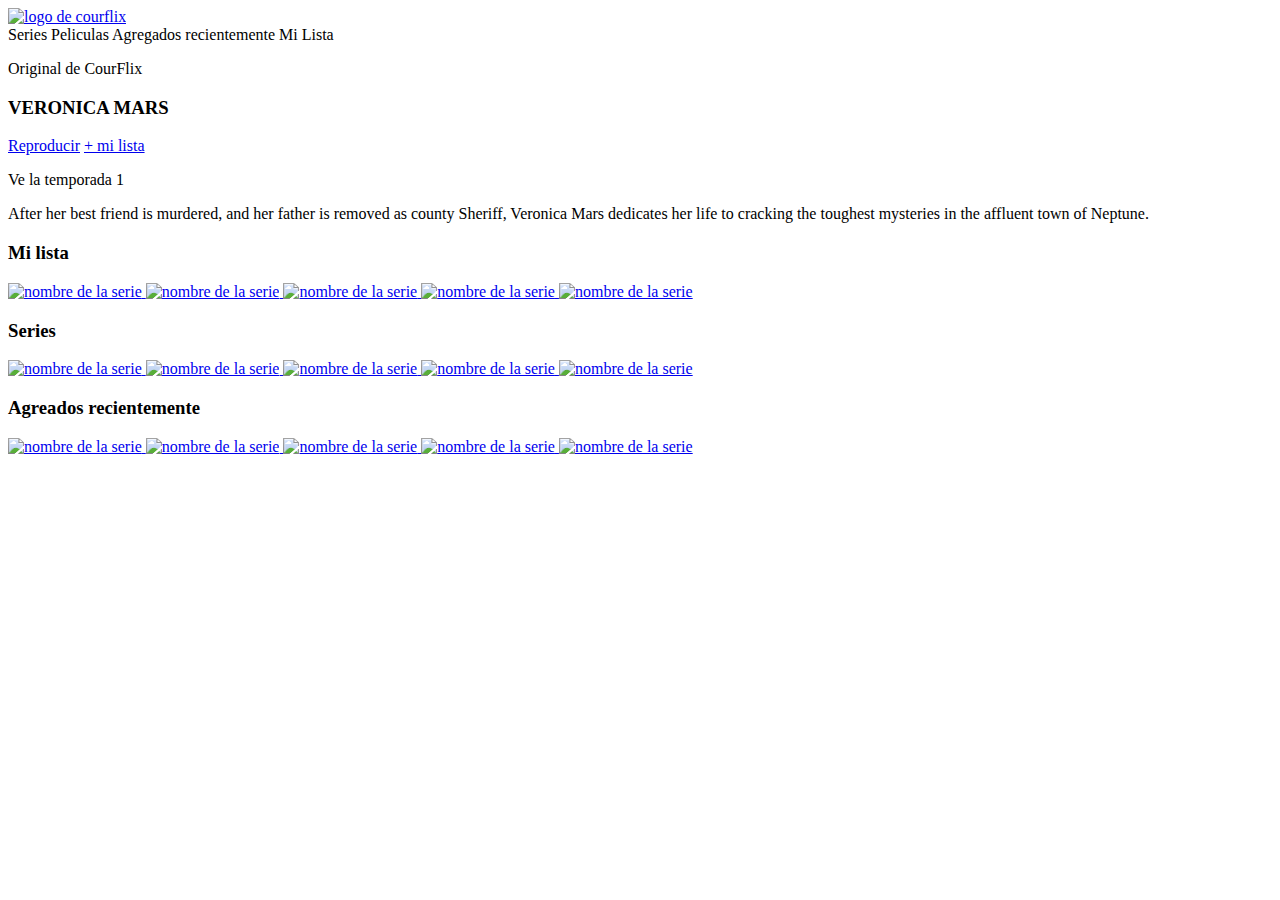
==== index.html @ 9793e43d "saved changes" ====
<!DOCTYPE html>
<html lang="en">
<head>
    <meta charset="UTF-8">
    <meta name="viewport" content="width=device-width, initial-scale=1.0">
<link rel="stylesheet" href="styles/styles.css">
<link rel="stylesheet" href="styles/reset.css">
    <title>Courflix </title>
</head>

<body>
<div class="header-wrapper">
<header class="header">

    <a href="index.html" class="home-link">
    <img src="assets/courflix_title.png" class="courflix-logo" alt="logo de courflix">
    </a>

    <nav class="navbar">
        <span class="nav-link"> Series</span>
        <span class="nav-link"> Peliculas</span>
        <span class="nav-link"> Agregados recientemente </span>
        <span class="nav-link"> Mi Lista </span>
    </nav>

</header>
<div class="header-text">
    <p class="original-courflix"> Original de CourFlix</p>
    <h3 class="series-title">VERONICA MARS</h3>
    <a href="#" class="series-button">Reproducir</a>
    <a href="#" class="series-button">+ mi lista</a>
    <p class="series-subtitle"> Ve la temporada 1</p>
    <p class="series-synopsis">After her best friend is murdered, and her father is removed as county Sheriff, Veronica Mars dedicates her life to cracking the toughest mysteries in the affluent town of Neptune.</p>
   
</div>
</div>

<main class="main">


<div class="milista-wrapper">
    <h3 class="milista-title">Mi lista</h3>
    <div class="milista">
        <a href="detalles.html" class="series-link">
            <img src="" alt="nombre de la serie" class="serie">
        </a>
        <a href="detalles.html" class="series-link">
            <img src="assets/#" alt="nombre de la serie" class="serie">
        </a>
        <a href="detalles.html" class="series-link">
            <img src="assets/#" alt="nombre de la serie" class="serie">
        </a>
        <a href="detalles.html" class="series-link">
            <img src="assets/#" alt="nombre de la serie" class="serie">
        </a>
        <a href="detalles.html" class="series-link">
            <img src="assets/#" alt="nombre de la serie" class="serie">
        </a>
    </div>
</div>

<div class="series-wrapper">
    <h3 class="series-title">Series</h3>
    <div class="series">
        <a href="detalles.html" class="series-link">
            <img src="assets/#" alt="nombre de la serie" class="serie">
        </a>
        <a href="detalles.html" class="series-link">
            <img src="assets/#" alt="nombre de la serie" class="serie">
        </a>
        <a href="detalles.html" series-link>
            <img src="assets/#" alt="nombre de la serie" class="serie">
        </a>
        <a href="detalles.html" class="series-link">
            <img src="assets/#" alt="nombre de la serie" class="serie">
        </a>
        <a href="detalles.html" class="series-link">
            <img src="assets/#" alt="nombre de la serie" class="serie">
        </a>
    </div>

    <div class="agregados-wrapper">
        <h3 class="agregados-title">Agreados recientemente</h3>
        <div class="agregados">
            <a href="detalles.html" class="series-link" >
                <img src="assets/#" alt="nombre de la serie" class="serie">
            </a>
            <a href="detalles.html" class="series-link">
                <img src="assets/#" alt="nombre de la serie" class="serie">
            </a>
            <a href="detalles.html" class="series-link">
                <img src="assets/#" alt="nombre de la serie" class="serie">
            </a>
            <a href="detalles.html" class="series-link">
                <img src="assets/#" alt="nombre de la serie" class="serie">
            </a>
            <a href="detalles.html" class="series-link">
                <img src="assets/#" alt="nombre de la serie" class="serie">
            </a>
        </div>
    </div>
</div>

</main>

<script src="js/main.js"></script>
</body>
</html>
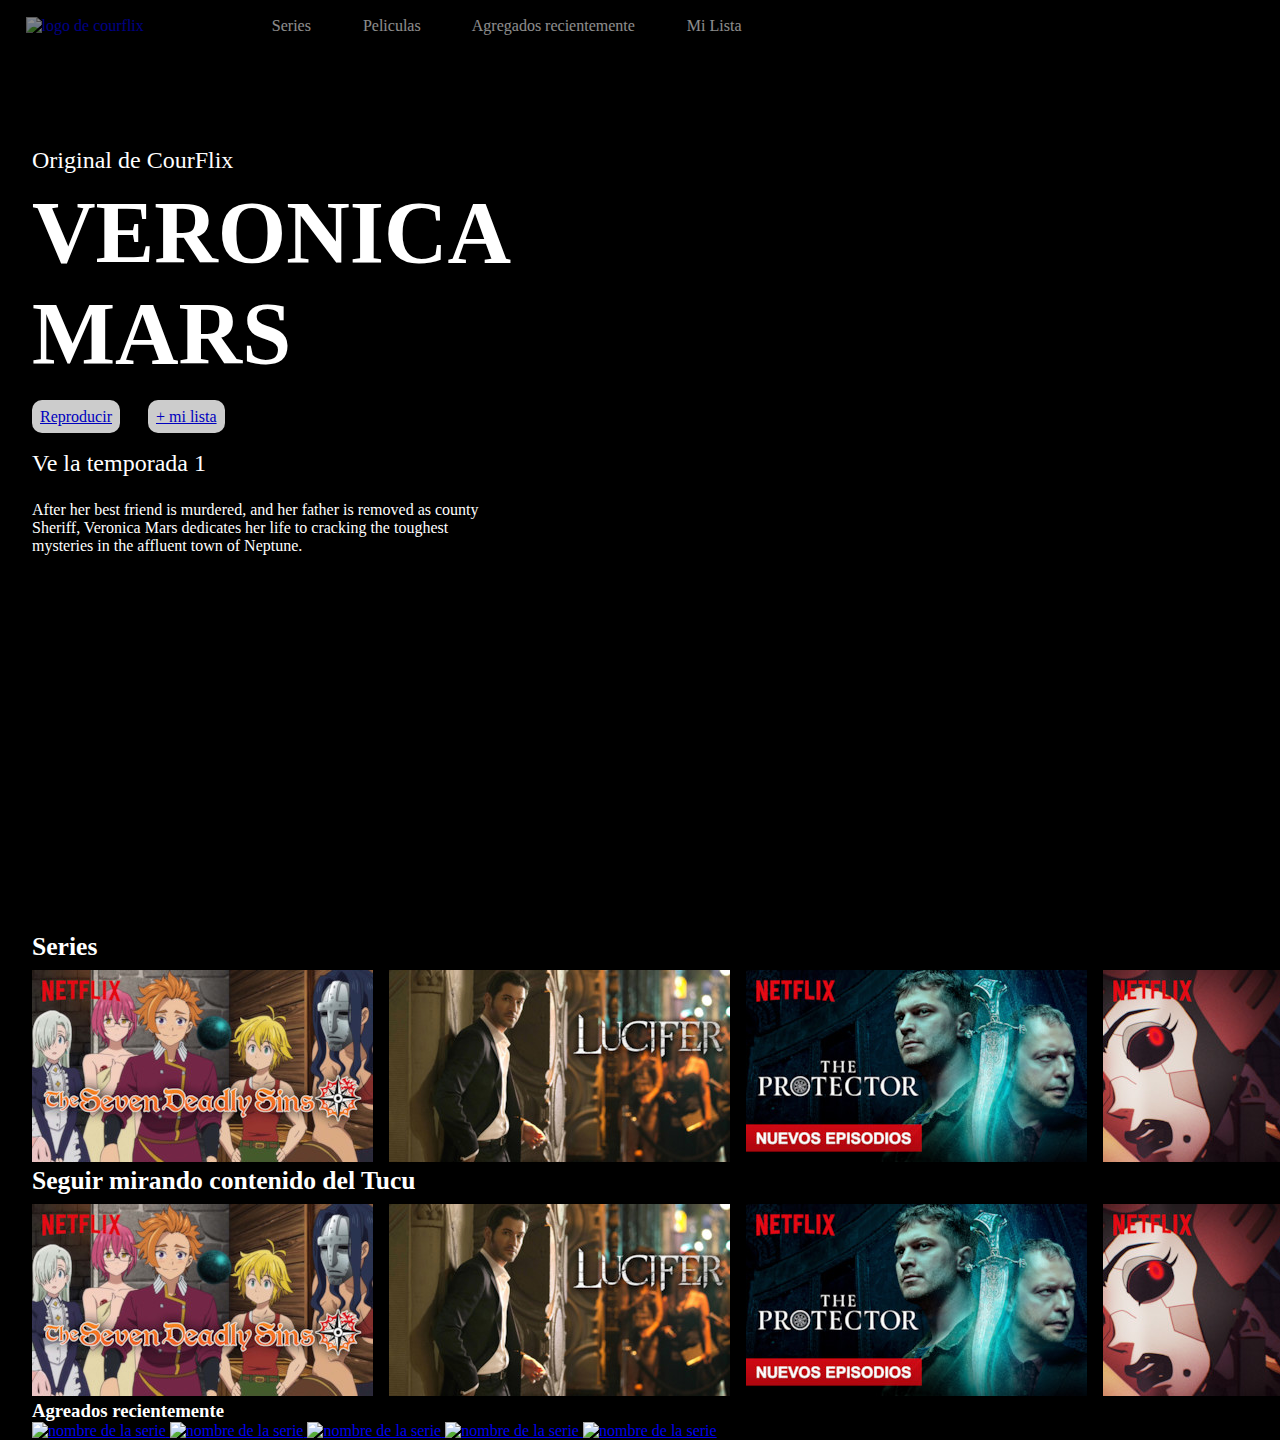
==== commit dcbd5320: "saved changes" ====
--- a/index.html
+++ b/index.html
@@ -37,47 +37,46 @@
 
 <main class="main">
 
+    <div class="series-wrapper">
+        <h3 class="series-title">Series</h3>
+        <div class="series">
+            <a href="detalles.html" class="series-link">
+                <img src="assets/preview-1.jpg" alt="nombre de la serie" class="serie">
+            </a>
+            <a href="detalles.html" class="series-link">
+                <img src="assets/preview-2.jpg" alt="nombre de la serie" class="serie">
+            </a>
+            <a href="detalles.html" series-link>
+                <img src="assets/preview-3.jpg" alt="nombre de la serie" class="serie">
+            </a>
+            <a href="detalles.html" class="series-link">
+                <img src="assets/preview-4.jpg" alt="nombre de la serie" class="serie">
+            </a>
+            <a href="detalles.html" class="series-link">
+                <img src="assets/preview-6.jpg" alt="nombre de la serie" class="serie">
+            </a>
+        </div>
 
-<div class="milista-wrapper">
-    <h3 class="milista-title">Mi lista</h3>
-    <div class="milista">
+<div class="contenido-wrapper">
+    <h3 class="contenido-title">Seguir mirando contenido del Tucu</h3>
+    <div class="contenido">
         <a href="detalles.html" class="series-link">
-            <img src="" alt="nombre de la serie" class="serie">
+            <img src="assets/preview-1.jpg" alt="nombre de la serie" class="serie">
         </a>
         <a href="detalles.html" class="series-link">
-            <img src="assets/#" alt="nombre de la serie" class="serie">
+            <img src="assets/preview-2.jpg" alt="nombre de la serie" class="serie">
         </a>
         <a href="detalles.html" class="series-link">
-            <img src="assets/#" alt="nombre de la serie" class="serie">
+            <img src="assets/preview-3.jpg" alt="nombre de la serie" class="serie">
         </a>
         <a href="detalles.html" class="series-link">
-            <img src="assets/#" alt="nombre de la serie" class="serie">
+            <img src="assets/preview-4.jpg" alt="nombre de la serie" class="serie">
         </a>
         <a href="detalles.html" class="series-link">
-            <img src="assets/#" alt="nombre de la serie" class="serie">
+            <img src="assets/preview-5.jpg" alt="nombre de la serie" class="serie">
         </a>
     </div>
 </div>
-
-<div class="series-wrapper">
-    <h3 class="series-title">Series</h3>
-    <div class="series">
-        <a href="detalles.html" class="series-link">
-            <img src="assets/#" alt="nombre de la serie" class="serie">
-        </a>
-        <a href="detalles.html" class="series-link">
-            <img src="assets/#" alt="nombre de la serie" class="serie">
-        </a>
-        <a href="detalles.html" series-link>
-            <img src="assets/#" alt="nombre de la serie" class="serie">
-        </a>
-        <a href="detalles.html" class="series-link">
-            <img src="assets/#" alt="nombre de la serie" class="serie">
-        </a>
-        <a href="detalles.html" class="series-link">
-            <img src="assets/#" alt="nombre de la serie" class="serie">
-        </a>
-    </div>
 
     <div class="agregados-wrapper">
         <h3 class="agregados-title">Agreados recientemente</h3>
--- a/styles/styles.css
+++ b/styles/styles.css
@@ -0,0 +1,112 @@
+*, *:after, *:before {
+  box-sizing: border-box;
+  margin: 0;
+}
+
+::-webkit-scrollbar {
+  display: none;
+}
+
+body {
+  background-color: black;
+  color: white;
+  overflow-x: hidden;
+}
+
+.header-wrapper {
+  background-image: url(../assets/vmars.jpg);
+  background-position: center;
+  background-repeat: no-repeat;
+  background-size: cover;
+  height: 100vh;
+  width: 100vw;
+  margin-bottom: 2rem;
+}
+.header-wrapper .header {
+  max-height: 42px;
+  display: flex;
+  justify-content: left;
+  align-items: center;
+  padding: 1.6rem;
+  background-color: black;
+  opacity: 55%;
+}
+.header-wrapper .header .home-link .courflix-logo {
+  display: inline-block;
+  margin-right: 8rem;
+}
+.header-wrapper .header .navbar .nav-link {
+  margin-right: 3rem;
+}
+
+.header-text {
+  margin-top: 6rem;
+  margin-left: 2rem;
+  width: 30rem;
+}
+.header-text .original-courflix {
+  font-size: 1.5rem;
+  padding-bottom: 0.5rem;
+}
+.header-text .series-title {
+  padding-bottom: 1.5rem;
+  font-size: 5.5rem;
+  text-align: left;
+}
+.header-text .series-button {
+  margin-right: 1.5rem;
+  padding: 0.5rem;
+  border-radius: 10px;
+  background-color: white;
+  opacity: 80%;
+}
+.header-text .series-subtitle {
+  font-size: 1.5rem;
+  padding-top: 1.5rem;
+}
+.header-text .series-synopsis {
+  padding-top: 1.5rem;
+  text-align: left;
+}
+
+.main {
+  display: flex;
+  flex-direction: column;
+  margin-left: 2rem;
+  color: white;
+  size: 1rem;
+}
+.main .series-wrapper .series-title {
+  margin-bottom: 0.5rem;
+  font-size: 1.6rem;
+}
+.main .series-wrapper .series {
+  display: flex;
+  width: 100%;
+  overflow-x: auto;
+  scroll-snap-type: x mandatory;
+}
+.main .series-wrapper .series .serie {
+  width: 341px;
+  height: 192px;
+  margin-right: 1rem;
+  scroll-snap-align: start;
+}
+.main .contenido-wrapper .contenido-title {
+  margin-bottom: 0.5rem;
+  font-size: 1.6rem;
+}
+.main .contenido-wrapper .contenido {
+  display: flex;
+  width: 100%;
+  overflow-x: auto;
+  scroll-snap-type: x mandatory;
+}
+.main .contenido-wrapper .contenido .serie {
+  width: 341px;
+  height: 192px;
+  margin-right: 1rem;
+  scroll-snap-align: start;
+}
+
+/*# sourceMappingURL=styles.css.map */
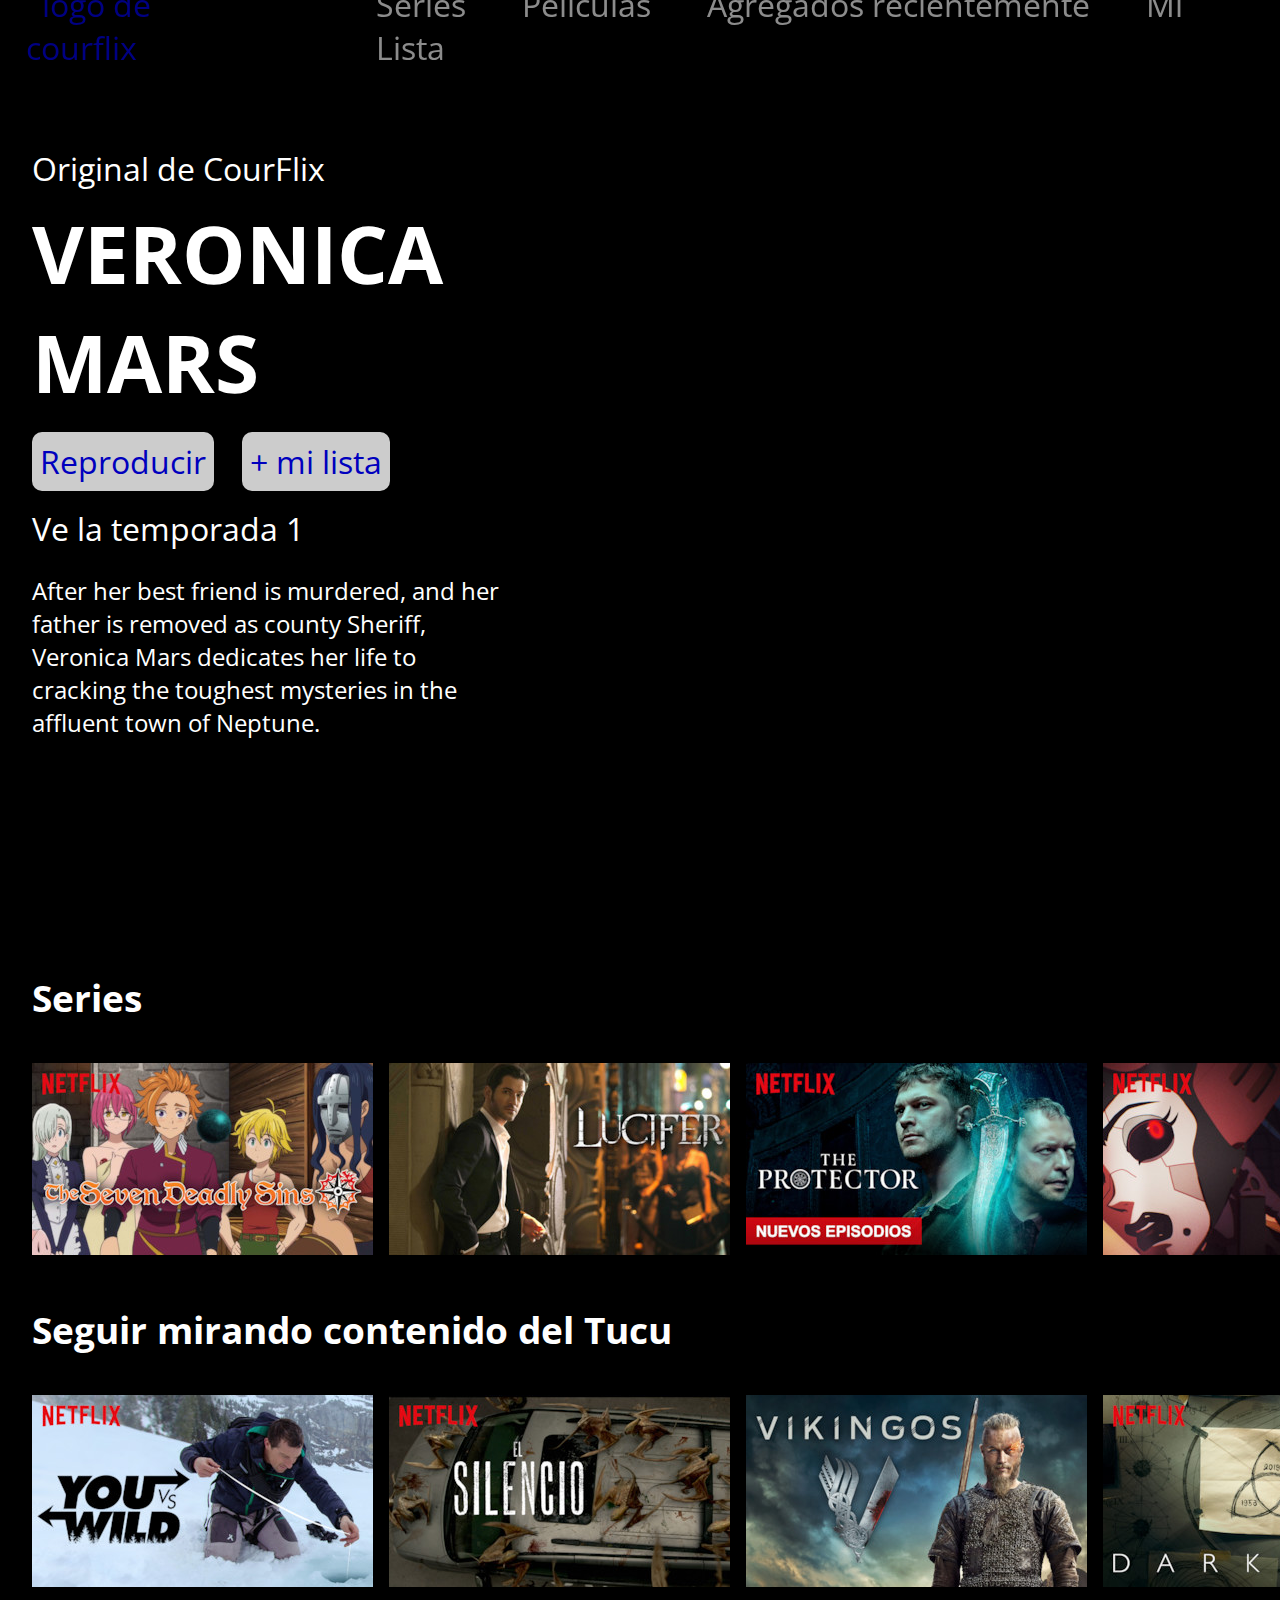
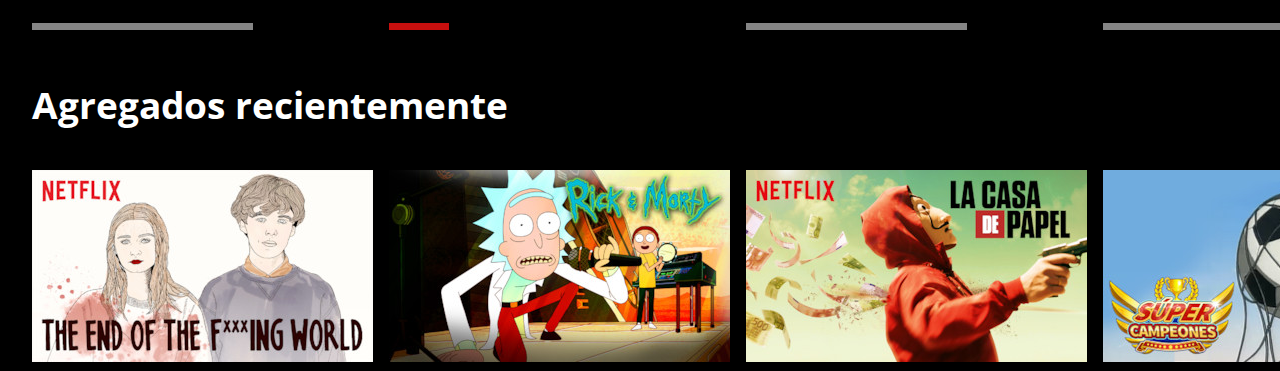
==== commit 83f333e2: "saved changes" ====
--- a/index.html
+++ b/index.html
@@ -26,7 +26,7 @@
 </header>
 <div class="header-text">
     <p class="original-courflix"> Original de CourFlix</p>
-    <h3 class="series-title">VERONICA MARS</h3>
+    <h3 class="header-title">VERONICA MARS</h3>
     <a href="#" class="series-button">Reproducir</a>
     <a href="#" class="series-button">+ mi lista</a>
     <p class="series-subtitle"> Ve la temporada 1</p>
@@ -53,7 +53,7 @@
                 <img src="assets/preview-4.jpg" alt="nombre de la serie" class="serie">
             </a>
             <a href="detalles.html" class="series-link">
-                <img src="assets/preview-6.jpg" alt="nombre de la serie" class="serie">
+                <img src="assets/preview-5.jpg" alt="nombre de la serie" class="serie">
             </a>
         </div>
 
@@ -61,40 +61,45 @@
     <h3 class="contenido-title">Seguir mirando contenido del Tucu</h3>
     <div class="contenido">
         <a href="detalles.html" class="series-link">
-            <img src="assets/preview-1.jpg" alt="nombre de la serie" class="serie">
+            <img src="assets/preview-6.jpg" alt="nombre de la serie" class="serie">
+            <img src="assets/progress1.png">
         </a>
         <a href="detalles.html" class="series-link">
-            <img src="assets/preview-2.jpg" alt="nombre de la serie" class="serie">
+            <img src="assets/preview-7.jpg" alt="nombre de la serie" class="serie">
+            <img src="assets/progress2.png">
         </a>
         <a href="detalles.html" class="series-link">
-            <img src="assets/preview-3.jpg" alt="nombre de la serie" class="serie">
+            <img src="assets/preview-8.jpg" alt="nombre de la serie" class="serie">
+            <img src="assets/progress3.png">
         </a>
         <a href="detalles.html" class="series-link">
-            <img src="assets/preview-4.jpg" alt="nombre de la serie" class="serie">
+            <img src="assets/preview-9.jpg" alt="nombre de la serie" class="serie">
+            <img src="assets/progress4.png">
         </a>
         <a href="detalles.html" class="series-link">
-            <img src="assets/preview-5.jpg" alt="nombre de la serie" class="serie">
+            <img src="assets/preview-10.jpg" alt="nombre de la serie" class="serie">
+            <img src="assets/progress1.png">
         </a>
     </div>
 </div>
 
     <div class="agregados-wrapper">
-        <h3 class="agregados-title">Agreados recientemente</h3>
+        <h3 class="agregados-title">Agregados recientemente</h3>
         <div class="agregados">
             <a href="detalles.html" class="series-link" >
-                <img src="assets/#" alt="nombre de la serie" class="serie">
+                <img src="assets/preview-11.jpg" alt="nombre de la serie" class="serie">
             </a>
             <a href="detalles.html" class="series-link">
-                <img src="assets/#" alt="nombre de la serie" class="serie">
+                <img src="assets/preview-12.jpg" alt="nombre de la serie" class="serie">
             </a>
             <a href="detalles.html" class="series-link">
-                <img src="assets/#" alt="nombre de la serie" class="serie">
+                <img src="assets/preview-13.jpg" alt="nombre de la serie" class="serie">
             </a>
             <a href="detalles.html" class="series-link">
-                <img src="assets/#" alt="nombre de la serie" class="serie">
+                <img src="assets/preview-14.jpg" alt="nombre de la serie" class="serie">
             </a>
             <a href="detalles.html" class="series-link">
-                <img src="assets/#" alt="nombre de la serie" class="serie">
+                <img src="assets/preview-15.jpg" alt="nombre de la serie" class="serie">
             </a>
         </div>
     </div>
--- a/styles/styles.css
+++ b/styles/styles.css
@@ -1,3 +1,4 @@
+@import url("https://fonts.googleapis.com/css2?family=Open+Sans&display=swap");
 *, *:after, *:before {
   box-sizing: border-box;
   margin: 0;
@@ -11,6 +12,12 @@
   background-color: black;
   color: white;
   overflow-x: hidden;
+  font-family: "Open Sans", sans-serif;
+}
+
+a:link {
+  text-decoration: none;
+  font-size: 2rem;
 }
 
 .header-wrapper {
@@ -29,7 +36,11 @@
   align-items: center;
   padding: 1.6rem;
   background-color: black;
+  font-size: 2rem;
   opacity: 55%;
+  position: sticky;
+  top: 0;
+  left: 0;
 }
 .header-wrapper .header .home-link .courflix-logo {
   display: inline-block;
@@ -45,12 +56,12 @@
   width: 30rem;
 }
 .header-text .original-courflix {
-  font-size: 1.5rem;
+  font-size: 2rem;
   padding-bottom: 0.5rem;
 }
-.header-text .series-title {
+.header-text .header-title {
   padding-bottom: 1.5rem;
-  font-size: 5.5rem;
+  font-size: 5rem;
   text-align: left;
 }
 .header-text .series-button {
@@ -61,12 +72,13 @@
   opacity: 80%;
 }
 .header-text .series-subtitle {
-  font-size: 1.5rem;
+  font-size: 2rem;
   padding-top: 1.5rem;
 }
 .header-text .series-synopsis {
   padding-top: 1.5rem;
   text-align: left;
+  font-size: 1.5rem;
 }
 
 .main {
@@ -74,11 +86,10 @@
   flex-direction: column;
   margin-left: 2rem;
   color: white;
-  size: 1rem;
+  font-size: 2rem;
 }
 .main .series-wrapper .series-title {
-  margin-bottom: 0.5rem;
-  font-size: 1.6rem;
+  margin: 2.5rem 0 2.5rem 0;
 }
 .main .series-wrapper .series {
   display: flex;
@@ -93,8 +104,7 @@
   scroll-snap-align: start;
 }
 .main .contenido-wrapper .contenido-title {
-  margin-bottom: 0.5rem;
-  font-size: 1.6rem;
+  margin: 2.5rem 0 2.5rem 0;
 }
 .main .contenido-wrapper .contenido {
   display: flex;
@@ -109,4 +119,20 @@
   scroll-snap-align: start;
 }
 
+.agregados-wrapper .agregados-title {
+  margin: 2.5rem 0 2.5rem 0;
+}
+.agregados-wrapper .agregados {
+  display: flex;
+  width: 100%;
+  overflow-x: auto;
+  scroll-snap-type: x mandatory;
+}
+.agregados-wrapper .agregados .serie {
+  width: 341px;
+  height: 192px;
+  margin-right: 1rem;
+  scroll-snap-align: start;
+}
+
 /*# sourceMappingURL=styles.css.map */
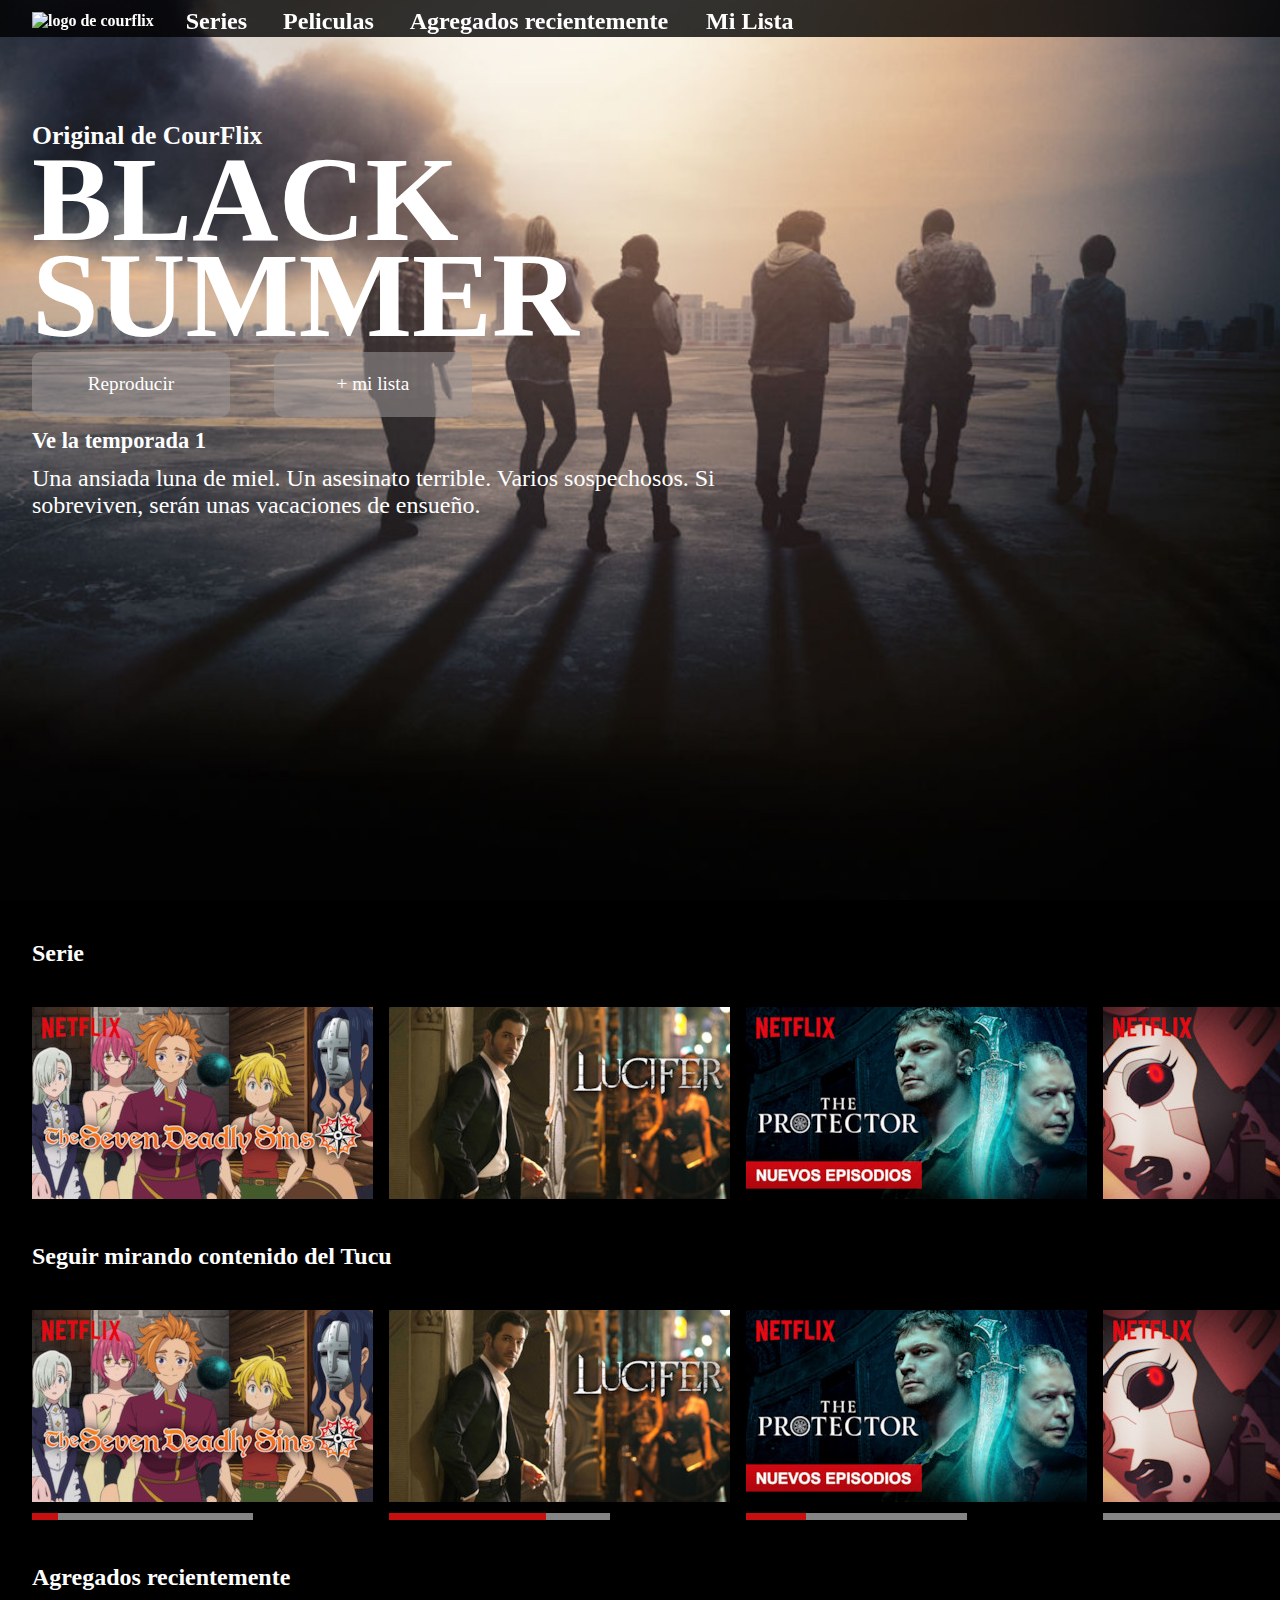
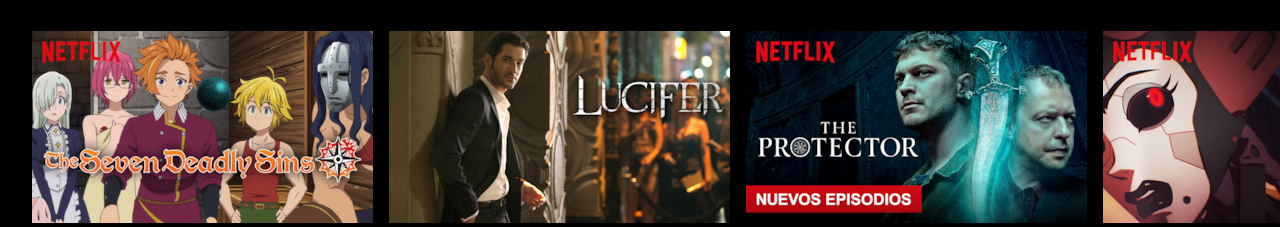
==== commit 40de6975: "save changes" ====
--- a/index.html
+++ b/index.html
@@ -1,112 +1,110 @@
 <!DOCTYPE html>
 <html lang="en">
-<head>
-    <meta charset="UTF-8">
-    <meta name="viewport" content="width=device-width, initial-scale=1.0">
-<link rel="stylesheet" href="styles/styles.css">
-<link rel="stylesheet" href="styles/reset.css">
-    <title>Courflix </title>
-</head>
+    <head>
+        <meta charset="UTF-8">
+        <meta name="viewport" content="width=device-width, initial-scale=1.0">
+        <link rel="stylesheet" href="styles/styles.css">
+        <link rel="stylesheet" href="styles/reset.css">
+        <title>Courflix </title>
+    </head>
 
 <body>
-<div class="header-wrapper">
-<header class="header">
-
-    <a href="index.html" class="home-link">
-    <img src="assets/courflix_title.png" class="courflix-logo" alt="logo de courflix">
-    </a>
-
-    <nav class="navbar">
-        <span class="nav-link"> Series</span>
-        <span class="nav-link"> Peliculas</span>
-        <span class="nav-link"> Agregados recientemente </span>
-        <span class="nav-link"> Mi Lista </span>
-    </nav>
-
-</header>
-<div class="header-text">
-    <p class="original-courflix"> Original de CourFlix</p>
-    <h3 class="header-title">VERONICA MARS</h3>
-    <a href="#" class="series-button">Reproducir</a>
-    <a href="#" class="series-button">+ mi lista</a>
-    <p class="series-subtitle"> Ve la temporada 1</p>
-    <p class="series-synopsis">After her best friend is murdered, and her father is removed as county Sheriff, Veronica Mars dedicates her life to cracking the toughest mysteries in the affluent town of Neptune.</p>
-   
-</div>
-</div>
-
-<main class="main">
-
+    <div class="header-wrapper">
+    <header class="header">
+        <a href="index.html" class="home-link">
+        <img src="assets/courflix_title.png" class="courflix-logo" alt="logo de courflix">
+        </a>
+        <nav class="navbar">
+           <a href="#series" class="nav-link"> Series</a>
+            <a href="#" class="nav-link"> Peliculas</a>
+            <a href="#agregados" class="nav-link"> Agregados recientemente </a>
+            <a href="#seguir"  class="nav-link"> Mi Lista </a>
+        </nav>
+    </header>
+    <div class="hero-section">
+        <h3 class="original-title"> Original de CourFlix</h3>
+        <h1 class="hero-title">BLACK SUMMER</h1>
+        <a href="detallesb.html" class="series-button playButton">Reproducir</a>
+        <a href="#series" class="series-button">+ mi lista</a>
+        <h3 class="hero-subtitle"> Ve la temporada 1</h3>
+        <p class="hero-series">
+        Una ansiada luna de miel. Un asesinato terrible. Varios sospechosos. Si sobreviven, serán unas vacaciones de ensueño.
+        </p>
+    </div>
+    </div>
+    <h3 class="section-title" id="series">Serie</h3>
     <div class="series-wrapper">
-        <h3 class="series-title">Series</h3>
-        <div class="series">
-            <a href="detalles.html" class="series-link">
-                <img src="assets/preview-1.jpg" alt="nombre de la serie" class="serie">
+        <div class="serie">
+            <a href="detallesb.html" class="serie-link"> <img src="assets/preview-1.jpg" alt="Seven Deadly Sins" class="portada-serie">
+            </a> 
+        </div>
+        <div class="serie">
+            <a href="detallesb.html" class="serie-link"> <img src="assets/preview-2.jpg" alt="Seven Deadly Sins" class="portada-serie">
+            </a> 
+        </div>
+        <div class="serie">
+            <a href="detallesb.html" class="serie-link"> <img src="assets/preview-3.jpg" alt="Seven Deadly Sins" class="portada-serie">
+            </a> 
+        </div>
+        <div class="serie">
+            <a href="detallesb.html" class="serie-link"> <img src="assets/preview-4.jpg" alt="Seven Deadly Sins" class="portada-serie">
+            </a> 
+        </div>
+        <div class="serie">
+            <a href="detallesb.html" class="serie-link"> <img src="assets/preview-5.jpg" alt="Seven Deadly Sins" class="portada-serie">
+            </a> 
+        </div>   
+    </div>
+    <h3 class="section-title" id="seguir">Seguir mirando contenido del Tucu</h3>
+    <div class="series-wrapper">
+        <div class="serie">
+            <a href="detallesb.html" class="serie-link"> <img src="assets/preview-1.jpg" alt="Seven Deadly Sins" class="portada-serie">
+            </a> 
+            <img src="assets/progress5.png" alt="">
+        </div>
+        <div class="serie">
+            <a href="detallesb.html" class="serie-link"> <img src="assets/preview-2.jpg" alt="Seven Deadly Sins" class="portada-serie">
             </a>
-            <a href="detalles.html" class="series-link">
-                <img src="assets/preview-2.jpg" alt="nombre de la serie" class="serie">
+            <img src="assets/progress1.png" alt="">
+        </div>
+        <div class="serie">
+            <a href="detallesb.html" class="serie-link"> <img src="assets/preview-3.jpg" alt="Seven Deadly Sins" class="portada-serie">
             </a>
-            <a href="detalles.html" series-link>
-                <img src="assets/preview-3.jpg" alt="nombre de la serie" class="serie">
+            <img src="assets/progress2.png">  
+        </div>
+        <div class="serie">
+            <a href="detallesb.html" class="serie-link"> <img src="assets/preview-4.jpg" alt="Seven Deadly Sins" class="portada-serie">
             </a>
-            <a href="detalles.html" class="series-link">
-                <img src="assets/preview-4.jpg" alt="nombre de la serie" class="serie">
+            <img src="assets/progress3.png"> 
+        </div>
+        <div class="serie">
+            <a href="detallesb.html" class="serie-link"> <img src="assets/preview-5.jpg" alt="Seven Deadly Sins" class="portada-serie">
             </a>
-            <a href="detalles.html" class="series-link">
-                <img src="assets/preview-5.jpg" alt="nombre de la serie" class="serie">
-            </a>
+            <img src="assets/progress4.png"> 
+        </div>   
+    </div>
+    <h3 class="section-title" id="agregados">Agregados recientemente </h3>
+    <div class="series-wrapper">
+        <div class="serie">
+            <a href="detallesb.html" class="serie-link"> <img src="assets/preview-1.jpg" alt="Seven Deadly Sins" class="portada-serie">
+            </a> 
         </div>
-
-<div class="contenido-wrapper">
-    <h3 class="contenido-title">Seguir mirando contenido del Tucu</h3>
-    <div class="contenido">
-        <a href="detalles.html" class="series-link">
-            <img src="assets/preview-6.jpg" alt="nombre de la serie" class="serie">
-            <img src="assets/progress1.png">
-        </a>
-        <a href="detalles.html" class="series-link">
-            <img src="assets/preview-7.jpg" alt="nombre de la serie" class="serie">
-            <img src="assets/progress2.png">
-        </a>
-        <a href="detalles.html" class="series-link">
-            <img src="assets/preview-8.jpg" alt="nombre de la serie" class="serie">
-            <img src="assets/progress3.png">
-        </a>
-        <a href="detalles.html" class="series-link">
-            <img src="assets/preview-9.jpg" alt="nombre de la serie" class="serie">
-            <img src="assets/progress4.png">
-        </a>
-        <a href="detalles.html" class="series-link">
-            <img src="assets/preview-10.jpg" alt="nombre de la serie" class="serie">
-            <img src="assets/progress1.png">
-        </a>
+        <div class="serie">
+            <a href="detallesb.html" class="serie-link"> <img src="assets/preview-2.jpg" alt="Seven Deadly Sins" class="portada-serie">
+            </a> 
+        </div>
+        <div class="serie">
+            <a href="detallesb.html" class="serie-link"> <img src="assets/preview-3.jpg" alt="Seven Deadly Sins" class="portada-serie">
+            </a> 
+        </div>
+        <div class="serie">
+            <a href="detallesb.html" class="serie-link"> <img src="assets/preview-4.jpg" alt="Seven Deadly Sins" class="portada-serie">
+            </a> 
+        </div>
+        <div class="serie">
+            <a href="detallesb.html" class="serie-link"> <img src="assets/preview-5.jpg" alt="Seven Deadly Sins" class="portada-serie">
+            </a> 
+        </div>   
     </div>
-</div>
-
-    <div class="agregados-wrapper">
-        <h3 class="agregados-title">Agregados recientemente</h3>
-        <div class="agregados">
-            <a href="detalles.html" class="series-link" >
-                <img src="assets/preview-11.jpg" alt="nombre de la serie" class="serie">
-            </a>
-            <a href="detalles.html" class="series-link">
-                <img src="assets/preview-12.jpg" alt="nombre de la serie" class="serie">
-            </a>
-            <a href="detalles.html" class="series-link">
-                <img src="assets/preview-13.jpg" alt="nombre de la serie" class="serie">
-            </a>
-            <a href="detalles.html" class="series-link">
-                <img src="assets/preview-14.jpg" alt="nombre de la serie" class="serie">
-            </a>
-            <a href="detalles.html" class="series-link">
-                <img src="assets/preview-15.jpg" alt="nombre de la serie" class="serie">
-            </a>
-        </div>
-    </div>
-</div>
-
-</main>
-
-<script src="js/main.js"></script>
-</body>
-</html>+    </body>
+    </html>--- a/styles/styles.css
+++ b/styles/styles.css
@@ -1,4 +1,3 @@
-@import url("https://fonts.googleapis.com/css2?family=Open+Sans&display=swap");
 *, *:after, *:before {
   box-sizing: border-box;
   margin: 0;
@@ -9,128 +8,103 @@
 }
 
 body {
+  color: white;
   background-color: black;
-  color: white;
-  overflow-x: hidden;
-  font-family: "Open Sans", sans-serif;
 }
 
 a:link {
   text-decoration: none;
-  font-size: 2rem;
+  color: white;
 }
 
 .header-wrapper {
-  background-image: url(../assets/vmars.jpg);
+  background-image: url(../assets/portada.png);
+  background-color: rgba(0, 0, 0, 0.801218);
   background-position: center;
+  background-size: cover;
   background-repeat: no-repeat;
-  background-size: cover;
+  padding-top: 0.5rem;
+  width: 100vw;
   height: 100vh;
-  width: 100vw;
-  margin-bottom: 2rem;
 }
 .header-wrapper .header {
-  max-height: 42px;
   display: flex;
+  align-items: center;
+  padding-left: 2rem;
+  padding-top: 0.3rem;
   justify-content: left;
-  align-items: center;
-  padding: 1.6rem;
-  background-color: black;
-  font-size: 2rem;
-  opacity: 55%;
-  position: sticky;
+  font-weight: bold;
+  position: fixed;
   top: 0;
-  left: 0;
+  width: 100%;
+  background-color: rgba(0, 0, 0, 0.801218);
 }
 .header-wrapper .header .home-link .courflix-logo {
-  display: inline-block;
-  margin-right: 8rem;
+  margin-right: 2rem;
 }
 .header-wrapper .header .navbar .nav-link {
-  margin-right: 3rem;
+  margin-right: 2rem;
+  font-size: 1.5rem;
+  line-height: 2rem;
 }
 
-.header-text {
-  margin-top: 6rem;
-  margin-left: 2rem;
-  width: 30rem;
-}
-.header-text .original-courflix {
-  font-size: 2rem;
-  padding-bottom: 0.5rem;
-}
-.header-text .header-title {
-  padding-bottom: 1.5rem;
-  font-size: 5rem;
+.hero-section {
+  width: 65vw;
   text-align: left;
 }
-.header-text .series-button {
-  margin-right: 1.5rem;
-  padding: 0.5rem;
-  border-radius: 10px;
-  background-color: white;
-  opacity: 80%;
+.hero-section .original-title {
+  margin-left: 2rem;
+  margin-top: 7rem;
+  font-size: 1.6rem;
+  font-weight: bold;
+  line-height: 2rem;
 }
-.header-text .series-subtitle {
-  font-size: 2rem;
-  padding-top: 1.5rem;
+.hero-section .hero-title {
+  font-size: 7.5rem;
+  font-weight: bold;
+  line-height: 6rem;
+  margin-left: 2rem;
 }
-.header-text .series-synopsis {
-  padding-top: 1.5rem;
-  text-align: left;
+.hero-section .series-button {
+  display: inline-flex;
+  border-radius: 9px;
+  margin-left: 2rem;
+  margin-right: 0.5rem;
+  margin-top: 0.5rem;
+  width: 12.37rem;
+  height: 4.06rem;
+  background-color: rgba(157, 151, 151, 0.5415);
+  font-size: 1.2rem;
+  align-items: center;
+  justify-content: center;
+}
+.hero-section .hero-subtitle {
+  margin-left: 2rem;
+  margin-top: 0.5rem;
+  margin-bottom: 0.5rem;
+  font-size: 1.4rem;
+  font-weight: bold;
+  line-height: 2rem;
+}
+.hero-section .hero-series {
+  margin-left: 2rem;
+  margin-top: 0.5rem;
   font-size: 1.5rem;
 }
 
-.main {
+.section-title {
+  font-weight: bold;
+  margin: 2.5rem 0 2.5rem 2rem;
+  font-size: 1.5rem;
+}
+
+.series-wrapper {
   display: flex;
-  flex-direction: column;
   margin-left: 2rem;
-  color: white;
-  font-size: 2rem;
-}
-.main .series-wrapper .series-title {
-  margin: 2.5rem 0 2.5rem 0;
-}
-.main .series-wrapper .series {
-  display: flex;
-  width: 100%;
   overflow-x: auto;
   scroll-snap-type: x mandatory;
 }
-.main .series-wrapper .series .serie {
-  width: 341px;
-  height: 192px;
-  margin-right: 1rem;
-  scroll-snap-align: start;
-}
-.main .contenido-wrapper .contenido-title {
-  margin: 2.5rem 0 2.5rem 0;
-}
-.main .contenido-wrapper .contenido {
-  display: flex;
-  width: 100%;
-  overflow-x: auto;
-  scroll-snap-type: x mandatory;
-}
-.main .contenido-wrapper .contenido .serie {
-  width: 341px;
-  height: 192px;
-  margin-right: 1rem;
-  scroll-snap-align: start;
-}
-
-.agregados-wrapper .agregados-title {
-  margin: 2.5rem 0 2.5rem 0;
-}
-.agregados-wrapper .agregados {
-  display: flex;
-  width: 100%;
-  overflow-x: auto;
-  scroll-snap-type: x mandatory;
-}
-.agregados-wrapper .agregados .serie {
-  width: 341px;
-  height: 192px;
+.series-wrapper .serie {
   margin-right: 1rem;
   scroll-snap-align: start;
 }
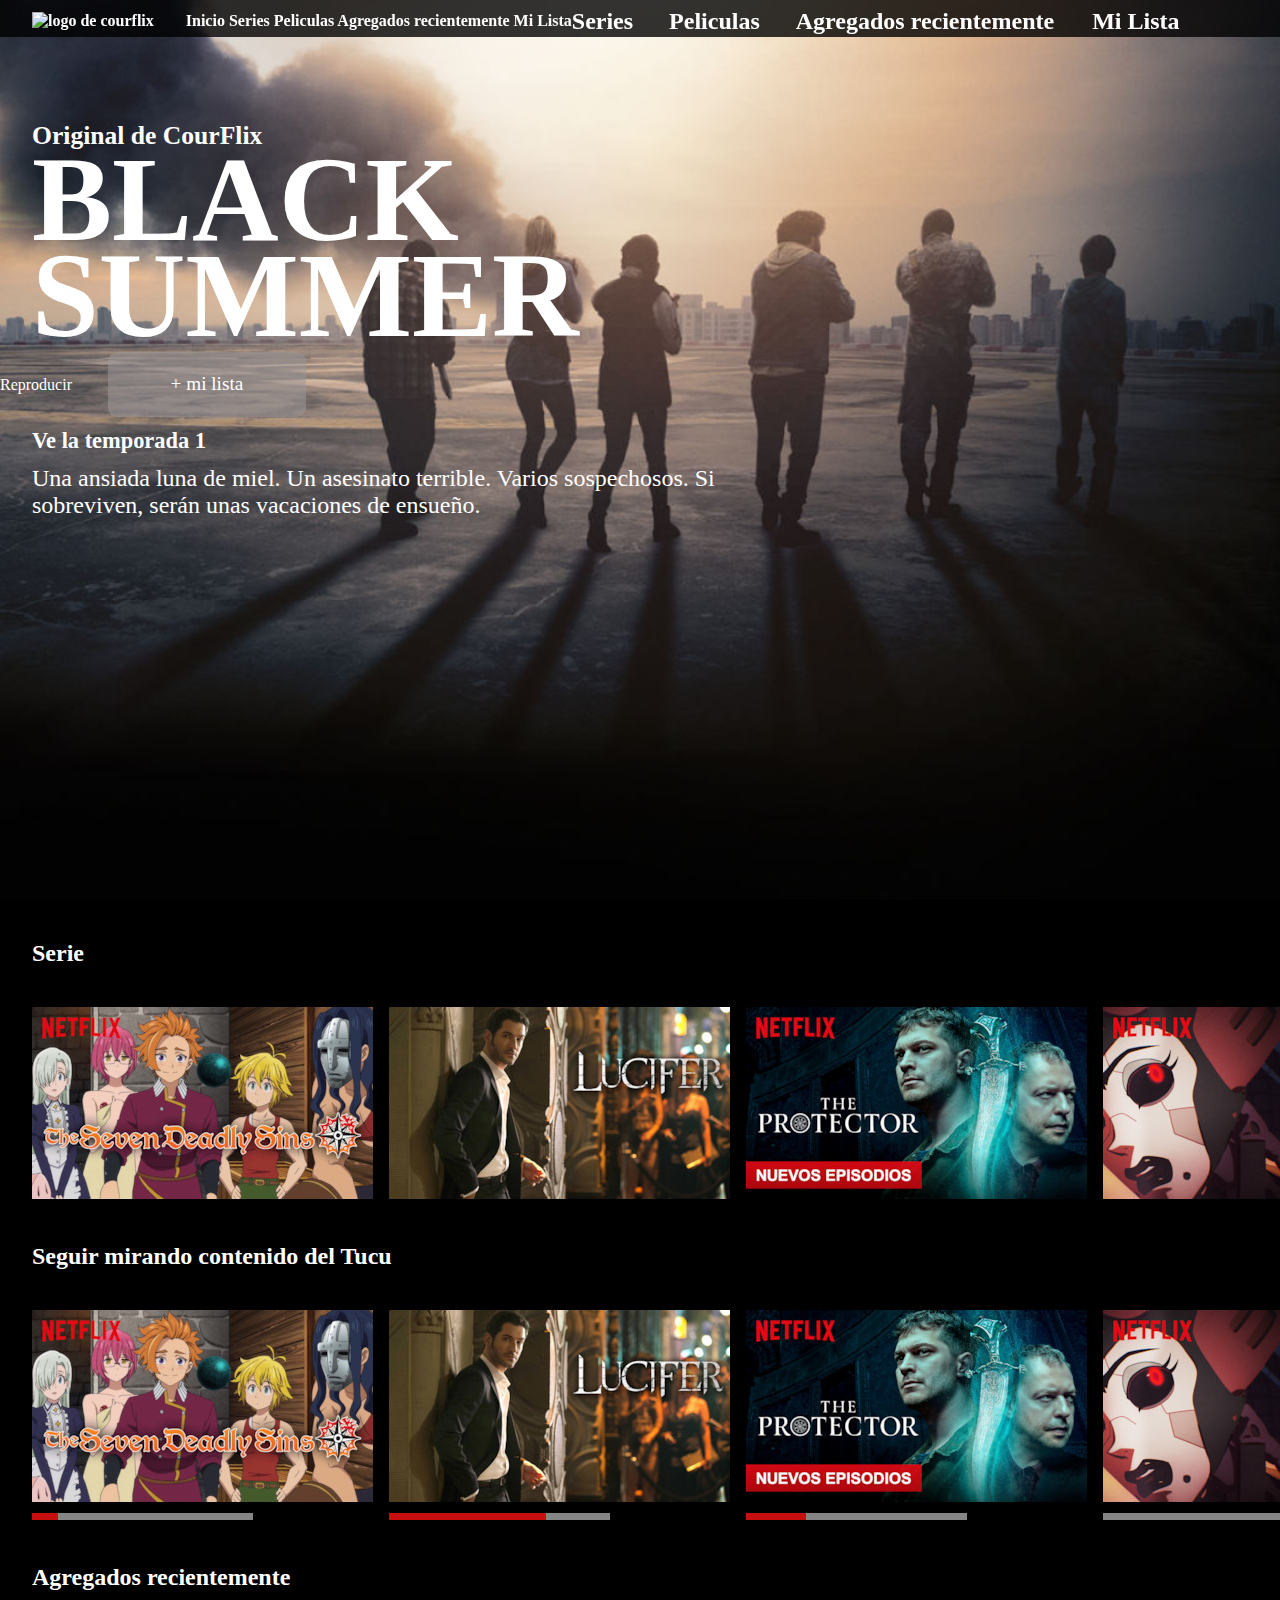
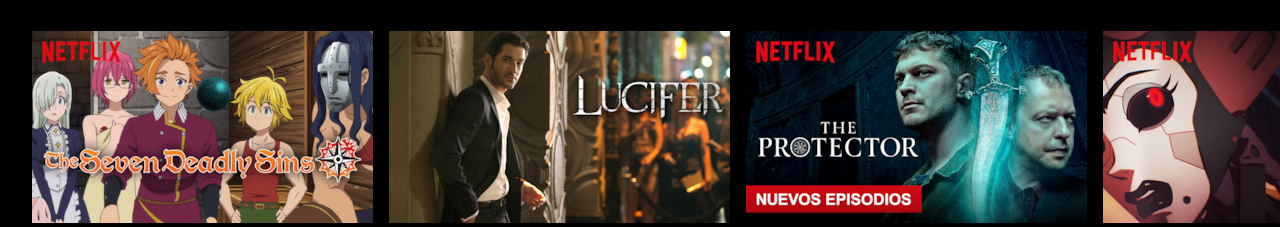
==== commit afb3de54: "Add files via upload" ====
--- a/index.html
+++ b/index.html
@@ -3,6 +3,7 @@
     <head>
         <meta charset="UTF-8">
         <meta name="viewport" content="width=device-width, initial-scale=1.0">
+        <link rel="stylesheet" href="https://cdnjs.cloudflare.com/ajax/libs/font-awesome/4.7.0/css/font-awesome.min.css">
         <link rel="stylesheet" href="styles/styles.css">
         <link rel="stylesheet" href="styles/reset.css">
         <title>Courflix </title>
@@ -12,8 +13,15 @@
     <div class="header-wrapper">
     <header class="header">
         <a href="index.html" class="home-link">
-        <img src="assets/courflix_title.png" class="courflix-logo" alt="logo de courflix">
+        <img src="assets/courflix_title.png" class="courflix-logo" id="logoCourflix" alt="logo de courflix">
         </a>
+        <nav class="navbar-mobile" id="mobileMenu">
+            <a href="index.html" class="nav-link"> Inicio</a>
+            <a href="#series" class="nav-link"> Series</a>
+            <a href="#" class="nav-link"> Peliculas</a>
+            <a href="#agregados" class="nav-link"> Agregados recientemente </a>
+            <a href="#seguir"  class="nav-link"> Mi Lista </a>
+    </nav>
         <nav class="navbar">
            <a href="#series" class="nav-link"> Series</a>
             <a href="#" class="nav-link"> Peliculas</a>
@@ -24,7 +32,7 @@
     <div class="hero-section">
         <h3 class="original-title"> Original de CourFlix</h3>
         <h1 class="hero-title">BLACK SUMMER</h1>
-        <a href="detallesb.html" class="series-button playButton">Reproducir</a>
+        <a href="detallesb.html" class="series-button1 playButton">Reproducir</a>
         <a href="#series" class="series-button">+ mi lista</a>
         <h3 class="hero-subtitle"> Ve la temporada 1</h3>
         <p class="hero-series">
@@ -106,5 +114,6 @@
             </a> 
         </div>   
     </div>
+<script src="js/main.js"> </script>
     </body>
     </html>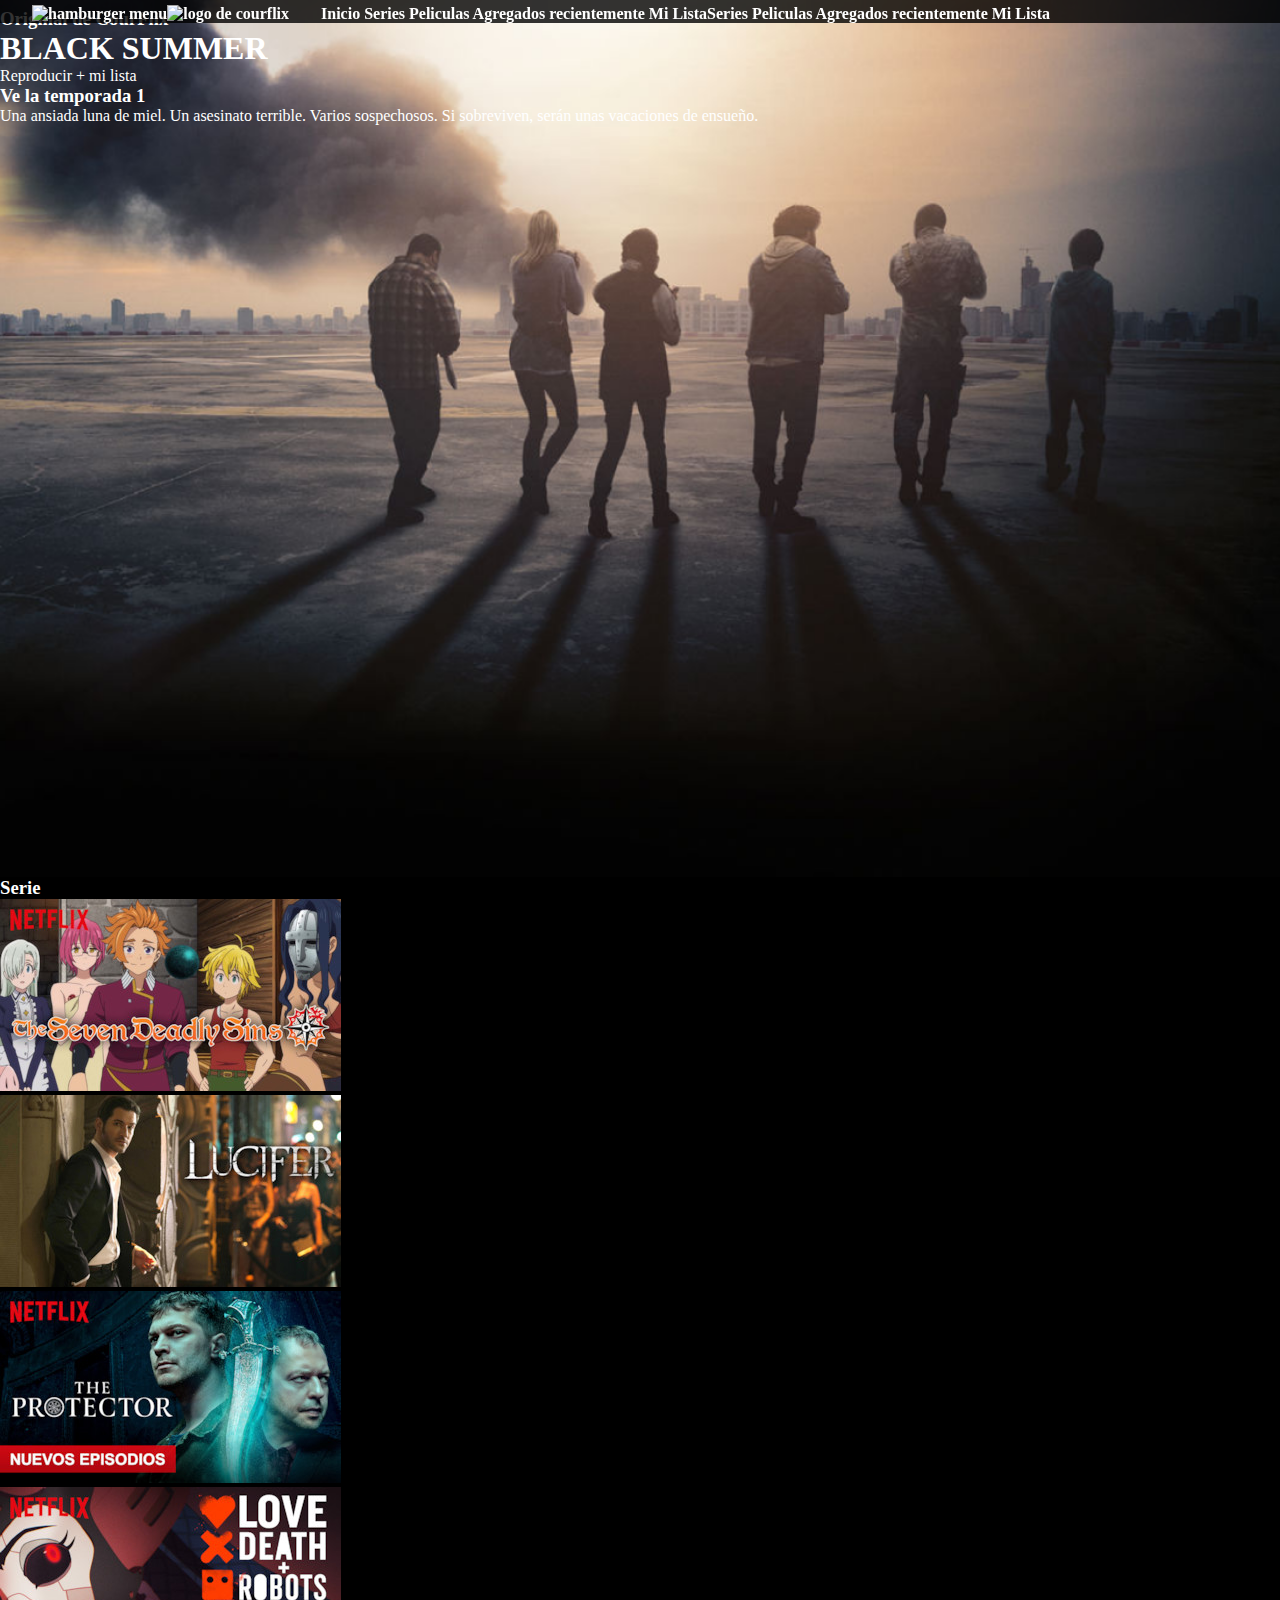
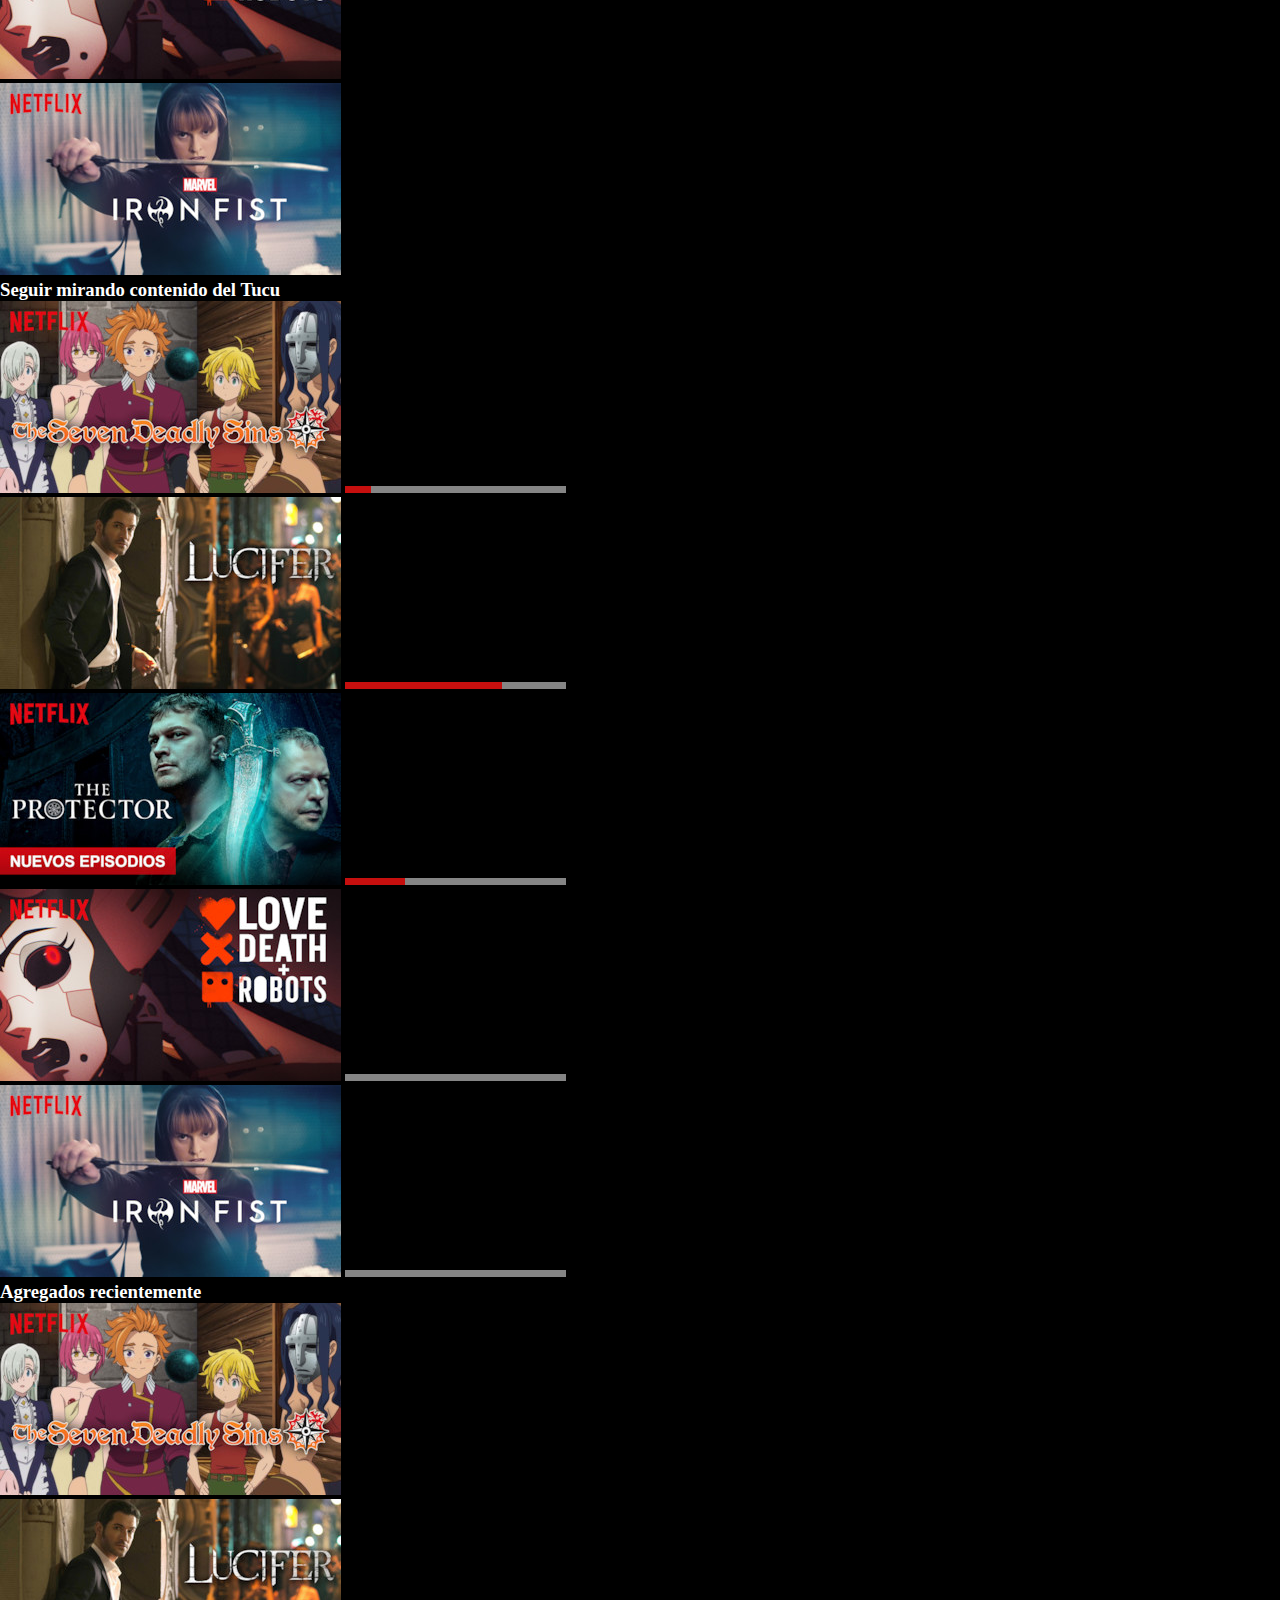
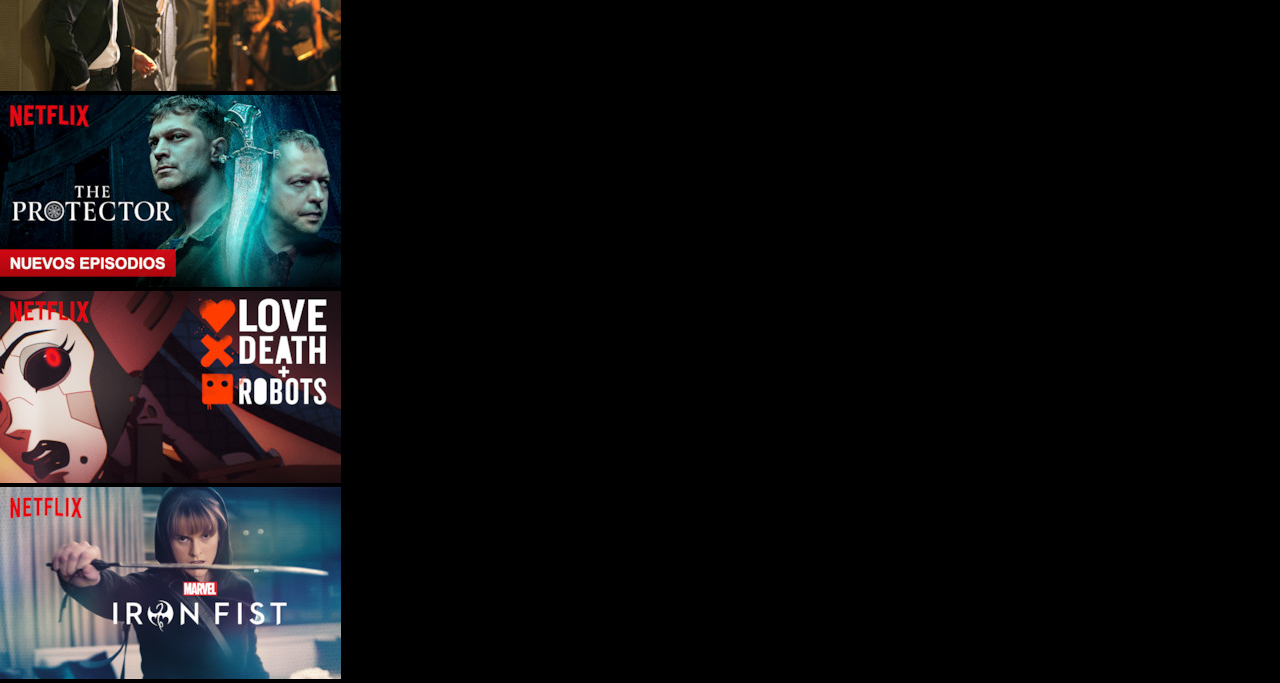
==== commit 861bd369: "Add files via upload" ====
--- a/index.html
+++ b/index.html
@@ -12,8 +12,10 @@
 <body>
     <div class="header-wrapper">
     <header class="header">
+        <div class="menu">
+            <img src="assets/menu.svg" alt="hamburger menu" class="menu"  id="menuHamburger"></div>
         <a href="index.html" class="home-link">
-        <img src="assets/courflix_title.png" class="courflix-logo" id="logoCourflix" alt="logo de courflix">
+        <img src="assets/courflix_title.png" class="courflix-logo" alt="logo de courflix">
         </a>
         <nav class="navbar-mobile" id="mobileMenu">
             <a href="index.html" class="nav-link"> Inicio</a>
--- a/styles/styles.css
+++ b/styles/styles.css
@@ -19,14 +19,19 @@
 
 .header-wrapper {
   background-image: url(../assets/portada.png);
-  background-color: rgba(0, 0, 0, 0.801218);
   background-position: center;
   background-size: cover;
   background-repeat: no-repeat;
   padding-top: 0.5rem;
   width: 100vw;
-  height: 100vh;
-}
+  height: 54.8rem;
+}
+@media (max-width: 320px) {
+  .header-wrapper{
+  height: 45vh;
+  }
+}
+
 .header-wrapper .header {
   display: flex;
   align-items: center;
@@ -39,15 +44,51 @@
   width: 100%;
   background-color: rgba(0, 0, 0, 0.801218);
 }
+@media(max-width:320px){
+  .header-wrapper .header{
+    position: fixed;
+  }
+}
+
+
 .header-wrapper .header .home-link .courflix-logo {
   margin-right: 2rem;
 }
-.header-wrapper .header .navbar .nav-link {
-  margin-right: 2rem;
-  font-size: 1.5rem;
-  line-height: 2rem;
-}
-
+@media (max-width: 320px){
+.header-wrapper .header .menu{
+margin-right: 1rem;
+}
+@media (max-width: 320px){
+  .header-wrapper .header .home-link .courflix-logo{
+    display: inline-block;
+    width: 8.15rem;
+    height: 2.18rem;
+  }
+}
+.header-wrapper .header .navbar-mobile{
+  display: none;
+}
+@media (max-width: 320px){
+  .header-wrapper .header .navbar-mobile{
+    width: 200px;
+    height: 100vh;
+    background-color: black;
+    position: absolute;
+    top: 100%;
+    left: 0;
+  }
+}
+@media (max-width: 320px){
+  .header-wrapper .header .navbar-mobile .nav-link{
+    display: block;
+    padding: 1.5rem;
+  }
+}
+@media (max-width: 320px){
+  .header-wrapper .header .navbar{
+    display: none;
+  }
+}
 .hero-section {
   width: 65vw;
   text-align: left;
@@ -59,13 +100,25 @@
   font-weight: bold;
   line-height: 2rem;
 }
+@media (max-width: 320px) {
+  .hero-section .original-title {
+    display: none;
+  }
 .hero-section .hero-title {
   font-size: 7.5rem;
   font-weight: bold;
   line-height: 6rem;
   margin-left: 2rem;
 }
-.hero-section .series-button {
+@media (max-width: 320px) {
+  .hero-section .hero-title {
+    font-size: 1.2rem;
+    line-height: 1.5rem;
+    margin-top: 2.5rem;
+  }
+}
+
+.series-button {
   display: inline-flex;
   border-radius: 9px;
   margin-left: 2rem;
@@ -78,24 +131,70 @@
   align-items: center;
   justify-content: center;
 }
-.hero-section .hero-subtitle {
+@media (max-width: 320px) {
+  .series-button {
+    width: 8.37rem;
+    height: 2.68rem;
+
+  }
+}
+.series-button1{
+    display: inline-flex;
+    border-radius: 9px;
+    margin-left: 2rem;
+    margin-right: 0.5rem;
+    margin-top: 0.5rem;
+    width: 12.37rem;
+    height: 4.06rem;
+    background-color: rgba(157, 151, 151, 0.5415);
+    font-size: 1.2rem;
+    align-items: center;
+    justify-content: center;
+}
+@media (max-width: 320px) {
+  .series-button1 {
+    width: 8.37rem;
+    height: 2.68rem;
+    background-color: #ED0A1D;
+  
+  }
+.play-button {
+  background-color: #ED0A1D;
+}
+
+.hero-subtitle {
   margin-left: 2rem;
   margin-top: 0.5rem;
   margin-bottom: 0.5rem;
-  font-size: 1.4rem;
+  font-size: 1.1rem;
   font-weight: bold;
   line-height: 2rem;
 }
-.hero-section .hero-series {
-  margin-left: 2rem;
-  margin-top: 0.5rem;
+@media (max-width: 320px) {
+  .hero-subtitle {
+    display: none;
+  }
+}
+
+.hero-series {
+  width: 41rem;
+  margin-left: 2rem;
   font-size: 1.5rem;
-}
-
+  line-height: 2.7rem;
+}
+@media (max-width: 320px) {
+  .hero-series {
+    display: none;
+  }
 .section-title {
   font-weight: bold;
   margin: 2.5rem 0 2.5rem 2rem;
   font-size: 1.5rem;
+}
+@media (max-width: 320px) {
+  .section-title{
+  font-size: 1.3rem;
+}
 }
 
 .series-wrapper {
@@ -108,5 +207,4 @@
   margin-right: 1rem;
   scroll-snap-align: start;
 }
-
-/*# sourceMappingURL=styles.css.map */
+/*# sourceMappingURL=styles.css.map */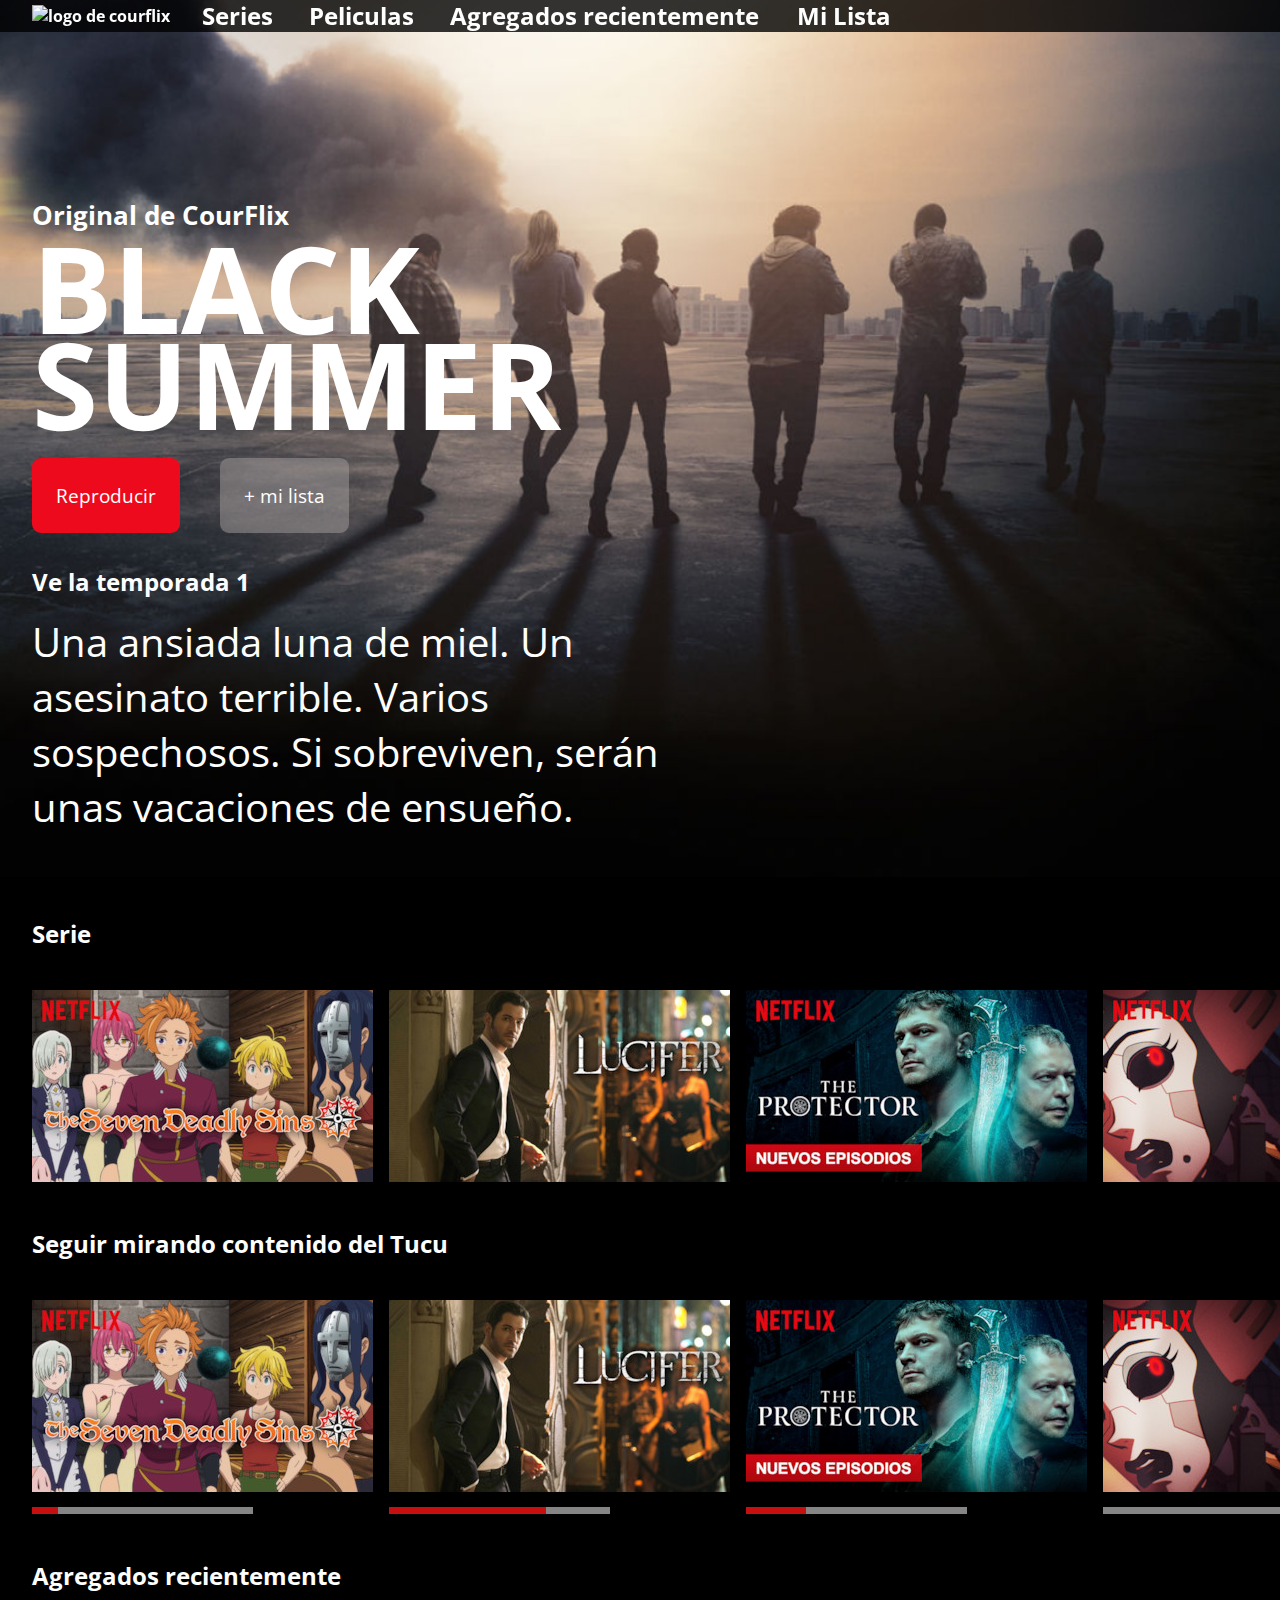
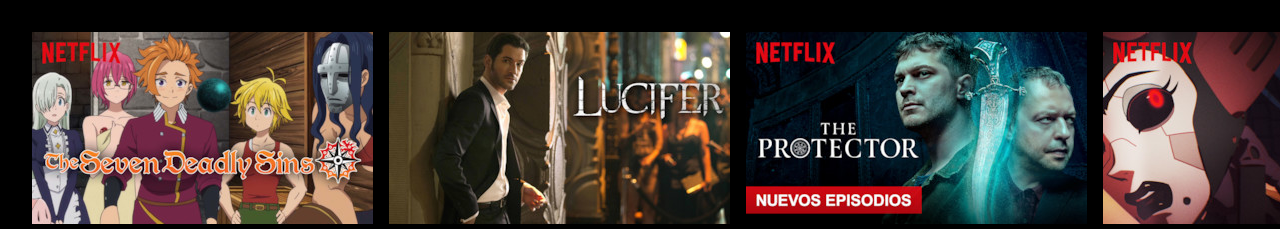
==== commit 5532450a: "Add files via upload" ====
--- a/index.html
+++ b/index.html
@@ -3,92 +3,106 @@
     <head>
         <meta charset="UTF-8">
         <meta name="viewport" content="width=device-width, initial-scale=1.0">
-        <link rel="stylesheet" href="https://cdnjs.cloudflare.com/ajax/libs/font-awesome/4.7.0/css/font-awesome.min.css">
-        <link rel="stylesheet" href="styles/styles.css">
+        <link rel="stylesheet" href="https://cdn.jsdelivr.net/npm/@glidejs/glide">
+        <link rel="stylesheet" href="styles/main-styles.css">
         <link rel="stylesheet" href="styles/reset.css">
         <title>Courflix </title>
     </head>
 
 <body>
     <div class="header-wrapper">
+
+
     <header class="header">
         <div class="menu">
-            <img src="assets/menu.svg" alt="hamburger menu" class="menu"  id="menuHamburger"></div>
-        <a href="index.html" class="home-link">
-        <img src="assets/courflix_title.png" class="courflix-logo" alt="logo de courflix">
+            <img src="assets/menu.svg" alt="hamburger menu" class="menu"  id="menuHamburger">
+        </div>
+        <a href="index.html" class="link">
+            <img src="assets/courflix_title.png" class="courflix-logo" alt="logo de courflix">
         </a>
         <nav class="navbar-mobile" id="mobileMenu">
-            <a href="index.html" class="nav-link"> Inicio</a>
-            <a href="#series" class="nav-link"> Series</a>
-            <a href="#" class="nav-link"> Peliculas</a>
-            <a href="#agregados" class="nav-link"> Agregados recientemente </a>
-            <a href="#seguir"  class="nav-link"> Mi Lista </a>
-    </nav>
+            <a href="index.html" class="nav link"> Inicio</a>
+            <a href="#series" class="nav link"> Series</a>
+            <a href="#" class="nav link"> Peliculas</a>
+            <a href="#agregados" class="nav link"> Agregados recientemente </a>
+            <a href="#seguir"  class="nav link"> Mi Lista </a>
+        </nav>
         <nav class="navbar">
-           <a href="#series" class="nav-link"> Series</a>
-            <a href="#" class="nav-link"> Peliculas</a>
-            <a href="#agregados" class="nav-link"> Agregados recientemente </a>
-            <a href="#seguir"  class="nav-link"> Mi Lista </a>
+           <a href="#series" class="nav link"> Series</a>
+            <a href="#" class="nav link"> Peliculas</a>
+            <a href="#agregados" class="nav link"> Agregados recientemente </a>
+            <a href="#seguir"  class="nav link"> Mi Lista </a>
         </nav>
     </header>
+
+
     <div class="hero-section">
-        <h3 class="original-title"> Original de CourFlix</h3>
+        <h3 class="hero-original-title"> Original de CourFlix</h3>
         <h1 class="hero-title">BLACK SUMMER</h1>
-        <a href="detallesb.html" class="series-button1 playButton">Reproducir</a>
-        <a href="#series" class="series-button">+ mi lista</a>
+        <div class="hero-details">
+            <span class="year"> 2019</span>
+            <span class="rating"> 16+</span>
+            <span class="seasons"> 1 temporada</span>
+        </div>
+        <div class="hero-section-buttons">
+            <a href="detallesb.html" class="series-button playButton link">Reproducir</a>
+            <a href="#series" class="series-button1 link">+ mi lista</a>
+        </div>
         <h3 class="hero-subtitle"> Ve la temporada 1</h3>
-        <p class="hero-series">
+        <p class="hero-description">
         Una ansiada luna de miel. Un asesinato terrible. Varios sospechosos. Si sobreviven, serán unas vacaciones de ensueño.
         </p>
     </div>
     </div>
+
+
     <h3 class="section-title" id="series">Serie</h3>
     <div class="series-wrapper">
         <div class="serie">
-            <a href="detallesb.html" class="serie-link"> <img src="assets/preview-1.jpg" alt="Seven Deadly Sins" class="portada-serie">
+            <a href="detallesb.html" class="carrousel link"> <img src="assets/preview-1.jpg" alt="Seven Deadly Sins" class="portada-serie">
             </a> 
         </div>
         <div class="serie">
-            <a href="detallesb.html" class="serie-link"> <img src="assets/preview-2.jpg" alt="Seven Deadly Sins" class="portada-serie">
+            <a href="detallesb.html" class="carrousel link"> <img src="assets/preview-2.jpg" alt="Seven Deadly Sins" class="portada-serie">
             </a> 
         </div>
         <div class="serie">
-            <a href="detallesb.html" class="serie-link"> <img src="assets/preview-3.jpg" alt="Seven Deadly Sins" class="portada-serie">
+            <a href="detallesb.html" class="carrousel link"> <img src="assets/preview-3.jpg" alt="Seven Deadly Sins" class="portada-serie">
             </a> 
         </div>
         <div class="serie">
-            <a href="detallesb.html" class="serie-link"> <img src="assets/preview-4.jpg" alt="Seven Deadly Sins" class="portada-serie">
+            <a href="detallesb.html" class="carrousel link"> <img src="assets/preview-4.jpg" alt="Seven Deadly Sins" class="portada-serie">
             </a> 
         </div>
         <div class="serie">
-            <a href="detallesb.html" class="serie-link"> <img src="assets/preview-5.jpg" alt="Seven Deadly Sins" class="portada-serie">
+            <a href="detallesb.html" class="carrousel link"> <img src="assets/preview-5.jpg" alt="Seven Deadly Sins" class="portada-serie">
             </a> 
         </div>   
     </div>
     <h3 class="section-title" id="seguir">Seguir mirando contenido del Tucu</h3>
     <div class="series-wrapper">
         <div class="serie">
-            <a href="detallesb.html" class="serie-link"> <img src="assets/preview-1.jpg" alt="Seven Deadly Sins" class="portada-serie">
+            <a href="detallesb.html" class="carrousel link"> <img src="assets/preview-1.jpg" alt="Seven Deadly Sins" class="portada-serie">
             </a> 
             <img src="assets/progress5.png" alt="">
         </div>
         <div class="serie">
-            <a href="detallesb.html" class="serie-link"> <img src="assets/preview-2.jpg" alt="Seven Deadly Sins" class="portada-serie">
+            <a href="detallesb.html" class="carrousel link"> <img src="assets/preview-2.jpg" alt="Seven Deadly Sins" class="portada-serie">
             </a>
             <img src="assets/progress1.png" alt="">
         </div>
         <div class="serie">
-            <a href="detallesb.html" class="serie-link"> <img src="assets/preview-3.jpg" alt="Seven Deadly Sins" class="portada-serie">
+            <a href="detallesb.html" class="carrousel link"> <img src="assets/preview-3.jpg" alt="Seven Deadly Sins" class="portada-serie">
             </a>
             <img src="assets/progress2.png">  
         </div>
         <div class="serie">
-            <a href="detallesb.html" class="serie-link"> <img src="assets/preview-4.jpg" alt="Seven Deadly Sins" class="portada-serie">
+            <a href="detallesb.html" class="carrousel link"> <img src="assets/preview-4.jpg" alt="Seven Deadly Sins" class="portada-serie">
             </a>
             <img src="assets/progress3.png"> 
         </div>
         <div class="serie">
-            <a href="detallesb.html" class="serie-link"> <img src="assets/preview-5.jpg" alt="Seven Deadly Sins" class="portada-serie">
+            <a href="detallesb.html" class="carrousel link"> <img src="assets/preview-5.jpg" alt="Seven Deadly Sins" class="portada-serie">
             </a>
             <img src="assets/progress4.png"> 
         </div>   
@@ -96,26 +110,33 @@
     <h3 class="section-title" id="agregados">Agregados recientemente </h3>
     <div class="series-wrapper">
         <div class="serie">
-            <a href="detallesb.html" class="serie-link"> <img src="assets/preview-1.jpg" alt="Seven Deadly Sins" class="portada-serie">
+            <a href="detallesb.html" class="carrousel link"> <img src="assets/preview-1.jpg" alt="Seven Deadly Sins" class="portada-serie">
             </a> 
         </div>
         <div class="serie">
-            <a href="detallesb.html" class="serie-link"> <img src="assets/preview-2.jpg" alt="Seven Deadly Sins" class="portada-serie">
+            <a href="detallesb.html" class="carrousel link"> <img src="assets/preview-2.jpg" alt="Seven Deadly Sins" class="portada-serie">
             </a> 
         </div>
         <div class="serie">
-            <a href="detallesb.html" class="serie-link"> <img src="assets/preview-3.jpg" alt="Seven Deadly Sins" class="portada-serie">
+            <a href="detallesb.html" class="carrousel link"> <img src="assets/preview-3.jpg" alt="Seven Deadly Sins" class="portada-serie">
             </a> 
         </div>
         <div class="serie">
-            <a href="detallesb.html" class="serie-link"> <img src="assets/preview-4.jpg" alt="Seven Deadly Sins" class="portada-serie">
+            <a href="detallesb.html" class="carrousel link"> <img src="assets/preview-4.jpg" alt="Seven Deadly Sins" class="portada-serie">
             </a> 
         </div>
         <div class="serie">
-            <a href="detallesb.html" class="serie-link"> <img src="assets/preview-5.jpg" alt="Seven Deadly Sins" class="portada-serie">
+            <a href="detallesb.html" class="carrousel link"> <img src="assets/preview-5.jpg" alt="Seven Deadly Sins" class="portada-serie">
             </a> 
         </div>   
     </div>
+
+
 <script src="js/main.js"> </script>
+
+<script type="text/javascript" src="//code.jquery.com/jquery-1.11.0.min.js"></script>
+<script type="text/javascript" src="//code.jquery.com/jquery-migrate-1.2.1.min.js"></script>
+<script type="text/javascript" src="slick/slick.min.js"></script>    
+
     </body>
     </html>--- a/styles/main-styles.css
+++ b/styles/main-styles.css
@@ -0,0 +1,409 @@
+@import url("https://fonts.googleapis.com/css2?family=Open+Sans&display=swap");
+.header-wrapper {
+  background-image: url(../assets/portada.png);
+  background-position: center;
+  background-size: cover;
+  background-repeat: no-repeat;
+  width: 100vw;
+  height: 54.8rem;
+}
+@media (max-width: 320px) {
+  .header-wrapper {
+    height: 45vh;
+  }
+}
+.header-wrapper .header {
+  display: flex;
+  align-items: center;
+  padding-left: 2rem;
+  justify-content: left;
+  font-weight: bold;
+  position: fixed;
+  top: 0;
+  width: 100%;
+  background-color: rgba(0, 0, 0, 0.801218);
+}
+@media (max-width: 320px) {
+  .header-wrapper .header {
+    padding-left: 1rem;
+  }
+}
+.header-wrapper .header .menu {
+  display: none;
+}
+@media (max-width: 320px) {
+  .header-wrapper .header .menu {
+    margin-right: 0.5rem;
+    display: block;
+  }
+}
+.header-wrapper .header .link .courflix-logo {
+  margin-right: 2rem;
+}
+@media (max-width: 320px) {
+  .header-wrapper .header .link .courflix-logo {
+    display: inline-block;
+    width: 8.15rem;
+    height: 2.18rem;
+  }
+}
+.header-wrapper .header .navbar-mobile {
+  display: none;
+}
+@media (max-width: 320px) {
+  .header-wrapper .header .navbar-mobile {
+    width: 200px;
+    height: 100vh;
+    background-color: black;
+    position: absolute;
+    top: 100%;
+    left: 0;
+  }
+}
+@media (max-width: 320px) {
+  .header-wrapper .header .nav.link {
+    text-align: left;
+    display: block;
+    padding: 1rem;
+    font-size: 1.12rem;
+    font-weight: normal;
+  }
+}
+@media (max-width: 320px) {
+  .header-wrapper .navbar {
+    display: none;
+  }
+}
+.header-wrapper .navbar .nav {
+  margin-right: 2rem;
+  font-size: 1.5rem;
+  line-height: 2rem;
+}
+
+.hero-section {
+  width: 55vw;
+  text-align: left;
+}
+.hero-section .hero-original-title {
+  margin-left: 2rem;
+  padding-top: 12.5rem;
+  padding-bottom: 0.5rem;
+  font-size: 1.6rem;
+  font-weight: bold;
+  line-height: 2rem;
+}
+@media (max-width: 320px) {
+  .hero-section .hero-original-title {
+    display: none;
+  }
+}
+.hero-section .hero-title {
+  font-size: 7.5rem;
+  font-weight: bold;
+  line-height: 6rem;
+  margin-left: 2rem;
+}
+@media (max-width: 320px) {
+  .hero-section .hero-title {
+    font-size: 1rem;
+    line-height: 1.5rem;
+    margin-top: 5.5rem;
+    margin-left: 1.5rem;
+  }
+}
+
+.hero-details {
+  display: none;
+}
+@media (max-width: 320px) {
+  .hero-details {
+    display: block;
+    font-size: 0.8rem;
+    font-weight: bold;
+    margin-left: 1.5rem;
+  }
+}
+
+.hero-section-buttons {
+  margin-top: 1.6rem;
+  margin-bottom: 1.6rem;
+  display: flex;
+}
+@media (max-width: 320px) {
+  .hero-section-buttons {
+    flex-direction: column;
+  }
+}
+.hero-section-buttons .series-button {
+  border-radius: 9px;
+  margin-left: 2rem;
+  margin-right: 0.5rem;
+  padding: 1.5rem;
+  background-color: rgba(157, 151, 151, 0.5415);
+  font-size: 1.2rem;
+  align-items: center;
+  justify-content: center;
+}
+@media (max-width: 320px) {
+  .hero-section-buttons .series-button {
+    background-color: #ED0A1D;
+    margin-left: 1rem;
+    margin-top: 0.5rem;
+    margin-bottom: 0.5rem;
+    padding: 0.75rem;
+  }
+}
+.hero-section-buttons .series-button1 {
+  border-radius: 9px;
+  margin-left: 2rem;
+  margin-right: 0.5rem;
+  padding: 1.5rem;
+  background-color: rgba(157, 151, 151, 0.5415);
+  font-size: 1.2rem;
+  align-items: center;
+  justify-content: center;
+}
+@media (max-width: 320px) {
+  .hero-section-buttons .series-button1 {
+    margin-left: 1rem;
+    margin-top: 0.5rem;
+    margin-bottom: 0.5rem;
+    padding: 0.75rem;
+  }
+}
+.hero-section-buttons .playButton {
+  background-color: #ED0A1D;
+}
+
+.hero-subtitle {
+  margin-left: 2rem;
+  padding-top: 0.5rem;
+  padding-bottom: 0.5rem;
+  font-size: 1.5rem;
+  font-weight: bold;
+  line-height: 2rem;
+}
+@media (max-width: 320px) {
+  .hero-subtitle {
+    display: none;
+  }
+}
+
+.hero-description {
+  margin-left: 2rem;
+  margin-top: 0.5rem;
+  font-size: 2.5rem;
+}
+@media (max-width: 320px) {
+  .hero-description {
+    display: none;
+  }
+}
+
+.section-title {
+  font-weight: bold;
+  margin: 2.5rem 0 2.5rem 2rem;
+  font-size: 1.5rem;
+}
+@media (max-width: 320px) {
+  .section-title {
+    font-size: 1.1rem;
+  }
+}
+
+.series-wrapper {
+  display: flex;
+  margin-left: 2rem;
+  overflow-x: auto;
+  scroll-snap-type: x mandatory;
+}
+.series-wrapper .serie {
+  margin-right: 1rem;
+  scroll-snap-align: start;
+}
+
+.background-rectangle {
+  background: black;
+  background: linear-gradient(270deg, rgba(0, 0, 0, 0) 0%, black 100%);
+  width: 75vw;
+  height: 56.18rem;
+}
+.background-rectangle .hero-section {
+  width: 65vw;
+  text-align: left;
+}
+.background-rectangle .hero-section .logo-bb {
+  display: inline-block;
+  margin-top: 5rem;
+  margin-left: 2rem;
+  width: 345px;
+  height: 345px;
+}
+@media (max-width: 320px) {
+  .background-rectangle .hero-section .logo-bb {
+    display: none;
+  }
+}
+.background-rectangle .hero-section .hero-details {
+  margin-left: 2rem;
+  margin-top: -2.5rem;
+  font-weight: bold;
+}
+@media (max-width: 320px) {
+  .background-rectangle .hero-section .hero-details {
+    display: block;
+    font-size: 0.8rem;
+    font-weight: bold;
+    margin-left: 1.5rem;
+  }
+}
+.background-rectangle .hero-section .hero-details .percentage {
+  color: forestgreen;
+  margin-right: 0.5rem;
+}
+@media (320px) {
+  .background-rectangle .hero-section .hero-details .percentage {
+    display: none;
+  }
+}
+.background-rectangle .hero-section .hero-details .year {
+  margin-right: 0.5rem;
+}
+.background-rectangle .hero-section .hero-details .rating {
+  border: 1px solid #979797;
+  border-radius: 8px;
+  box-sizing: border-box;
+  padding: 0.2rem;
+  margin-right: 0.5rem;
+}
+.background-rectangle .hero-section .hero-section-buttons {
+  margin-top: 1.6rem;
+  margin-bottom: 1.6rem;
+  display: flex;
+}
+@media (max-width: 320px) {
+  .background-rectangle .hero-section .hero-section-buttons {
+    flex-direction: column;
+  }
+}
+.background-rectangle .hero-section .hero-section-buttons .series-button {
+  border-radius: 9px;
+  margin-left: 2rem;
+  margin-right: 0.5rem;
+  padding: 1.5rem;
+  background-color: rgba(157, 151, 151, 0.5415);
+  font-size: 1.2rem;
+  align-items: center;
+  justify-content: center;
+}
+@media (max-width: 320px) {
+  .background-rectangle .hero-section .hero-section-buttons .series-button {
+    background-color: #ED0A1D;
+    margin-left: 1rem;
+    margin-top: 0.5rem;
+    margin-bottom: 0.5rem;
+    padding: 0.75rem;
+  }
+}
+.background-rectangle .hero-section .hero-section-buttons .series-button1 {
+  border-radius: 9px;
+  margin-left: 2rem;
+  margin-right: 0.5rem;
+  padding: 1.5rem;
+  background-color: rgba(157, 151, 151, 0.5415);
+  font-size: 1.2rem;
+  align-items: center;
+  justify-content: center;
+}
+@media (max-width: 320px) {
+  .background-rectangle .hero-section .hero-section-buttons .series-button1 {
+    background-color: #ED0A1D;
+    margin-left: 1rem;
+    margin-top: 0.5rem;
+    margin-bottom: 0.5rem;
+    padding: 0.75rem;
+  }
+}
+.background-rectangle .hero-section .hero-section-buttons .playButton {
+  background-color: #ED0A1D;
+}
+.background-rectangle .thumbs-up {
+  box-sizing: border-box;
+  position: relative;
+  top: -0.3rem;
+  margin-right: 0.3rem;
+}
+@media (320px) {
+  .background-rectangle .thumbs-up {
+    display: none;
+  }
+}
+.background-rectangle .thumbs-down {
+  box-sizing: border-box;
+  position: relative;
+  transform: rotate(-180deg);
+  top: -0.3rem;
+}
+@media (320px) {
+  .background-rectangle .thumbs-down {
+    display: none;
+  }
+}
+.background-rectangle .hero-description {
+  width: 41rem;
+  padding-top: 3.5rem;
+  margin-left: 2rem;
+  font-size: 2.5rem;
+  line-height: 2.7rem;
+}
+@media (320px) {
+  .background-rectangle .hero-description {
+    display: none;
+  }
+}
+
+.section-title {
+  font-weight: bold;
+  margin: 2.5rem 0 2.5rem 2rem;
+  font-size: 1.5rem;
+}
+
+.series-wrapper {
+  display: flex;
+  margin-left: 2rem;
+  overflow-x: auto;
+  scroll-snap-type: x mandatory;
+}
+.series-wrapper .serie {
+  margin-right: 1rem;
+  scroll-snap-align: start;
+}
+
+*, *:after, *:before {
+  box-sizing: border-box;
+  margin: 0;
+}
+
+::-webkit-scrollbar {
+  display: none;
+}
+
+body {
+  background-color: black;
+  color: white;
+  font-family: "Open Sans", sans-serif;
+}
+
+.link {
+  text-decoration: none;
+  color: white;
+}
+.link:active {
+  text-decoration: none;
+}
+.link:visited {
+  color: white;
+  text-decoration: none;
+}
+
+/*# sourceMappingURL=main-styles.css.map */
